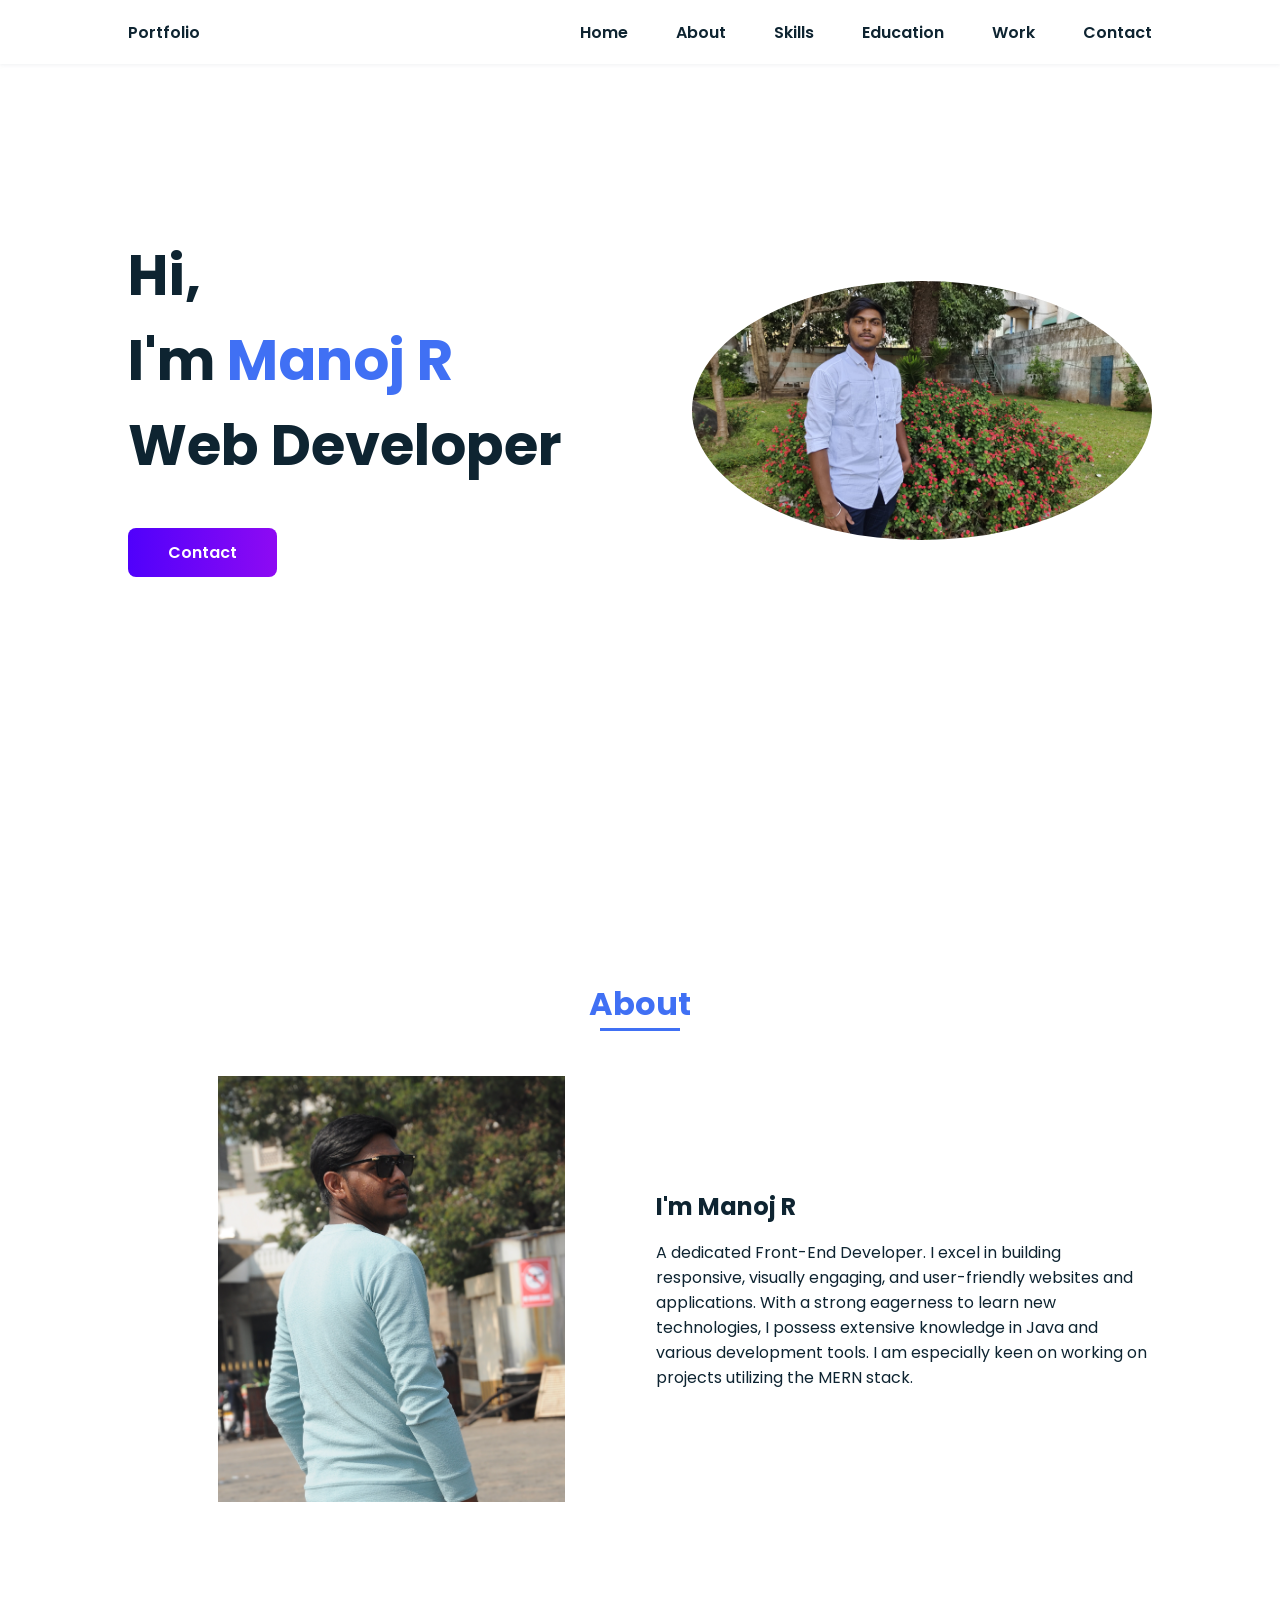
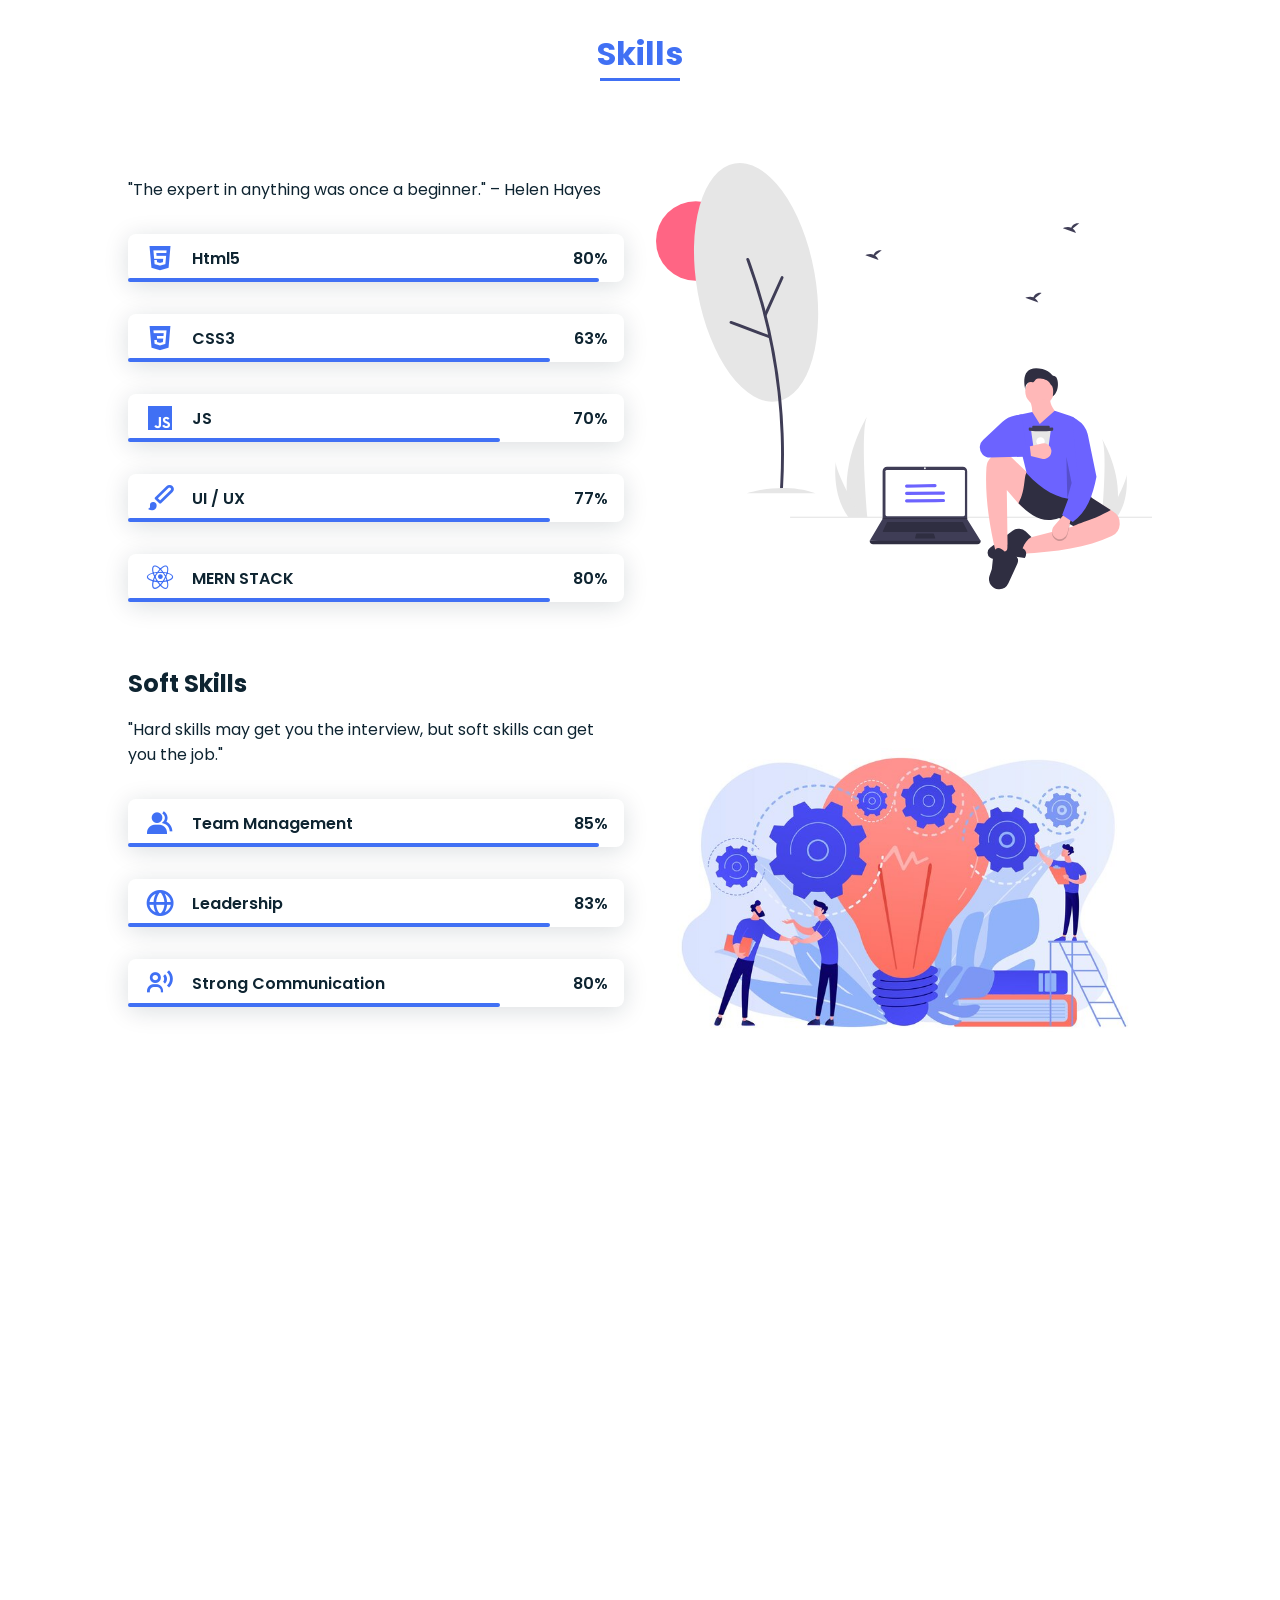
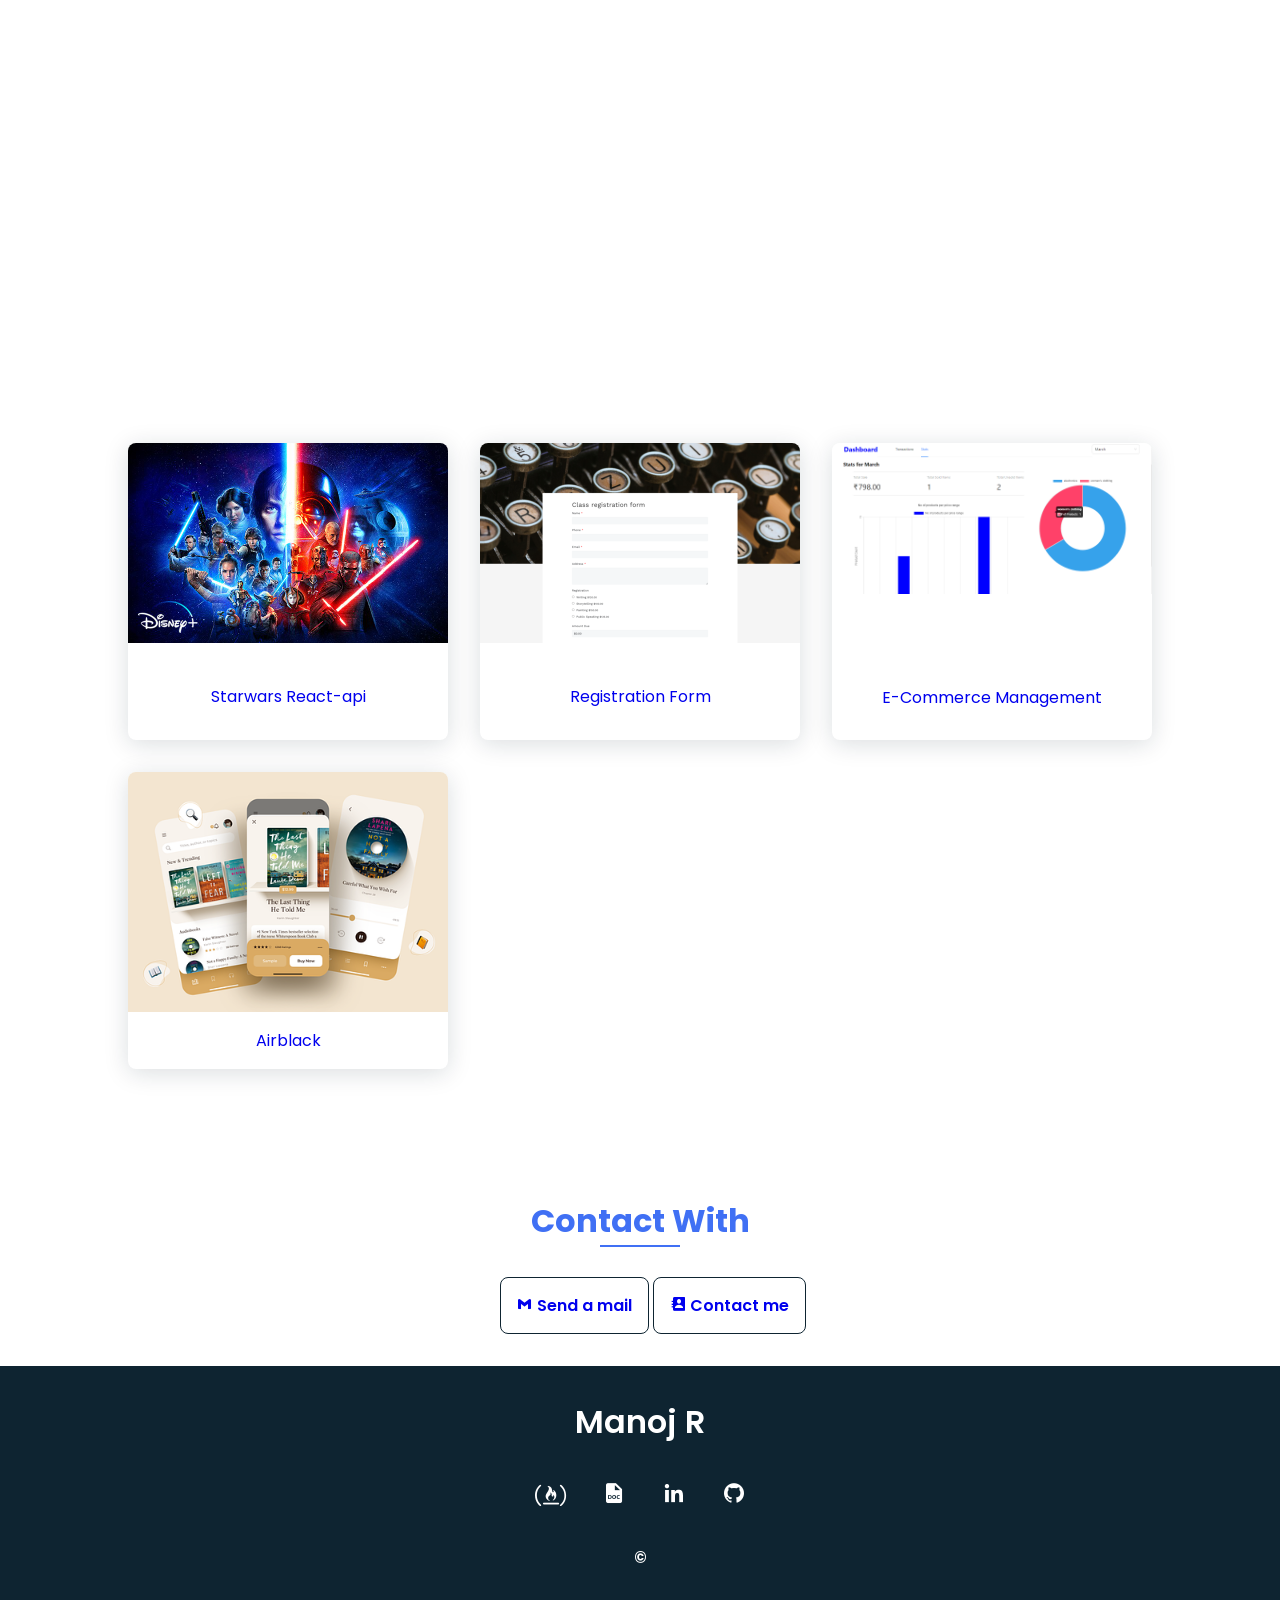
==== index.html @ bee7f45c "Update index.html" ====
<!DOCTYPE html>
<html lang="en">
  <head>
    <meta charset="UTF-8" />
    <meta http-equiv="X-UA-Compatible" content="IE=edge" />
    <meta name="viewport" content="width=device-width, initial-scale=1.0" />
    <title>Responsive Portfolio</title>
    <link rel="stylesheet" href="./css/styles.css" />
    <link
      rel="stylesheet"
      href="https://unpkg.com/boxicons@latest/css/boxicons.min.css"
    />
    <link href="https://unpkg.com/aos@2.3.1/dist/aos.css" rel="stylesheet" />
    
    <link rel="stylesheet" href="https://cdnjs.cloudflare.com/ajax/libs/font-awesome/4.7.0/css/font-awesome.min.css">
  </head>
  <body>
    <!-- Header Section -->
    <header class="header">
      <nav class="nav bd_grid">
        <div>
          <a href="#" class="nav_logo">Portfolio</a>
        </div>

        <div class="nav_menu" id="nav_menu">
          <ul class="nav_list">
            <li class="nav_items">
              <a href="#home" class="nav_link active">Home</a>
            </li>
            <li class="nav_items">
              <a href="#about" class="nav_link active">About</a>
            </li>
            <li class="nav_items">
              <a href="#skills" class="nav_link active">Skills</a>
            </li>
            <li class="nav_items">
                <a href="#education" class="nav_link active">Education</a>
              </li>
            <li class="nav_items">
              <a href="#work" class="nav_link active">Work</a>
            </li>
            <li class="nav_items">
              <a href="#contact" class="nav_link active">Contact</a>
            </li>
          </ul>
        </div>

        <div class="nav_toggle" id="nav_toggle">
          <i class="bx bx-menu-alt-right"></i>
        </div>
      </nav>
    </header>

    <main class="main">
      <!-- HOME SECTION -->
      <section class="home bd_grid" id="home">
        <div class="home_data" data-aos="fade-down">
          <h1 class="home_title">
            Hi, <br />I'm <span class="home_title-color">Manoj R</span
            ><br />Web Developer
          </h1>
          <a href="#contact" class="button"> Contact</a>
        </div>

        <div class="home_social">
          <a
            href="https://www.freecodecamp.org/manojraj"
            class="home_social-icon"
            data-aos="fade-down"
            data-aos-delay="250"
            ><i class="fa fa-free-code-camp"></i
          ></a>
          <a
          href="https://drive.google.com/file/d/1JZRbRcdjb4y8kX2D48aVNQ6ME_sLQsHp/view?usp=drive_link"
          class="home_social-icon"
          data-aos="fade-down"
          data-aos-delay="250"
          ><i class="bx bxs-file-doc"></i
        ></a>
          <a
            href="www.linkedin.com/in/manoj-r2507"
            class="home_social-icon"
            data-aos="fade-down"
            data-aos-delay="300"
            ><i class="bx bxl-linkedin"></i
          ></a>
          <a
            href="https://www.github.com/21ita28"
            class="home_social-icon"
            data-aos="fade-down"
            data-aos-delay="350"
            ><i class="bx bxl-github"></i
          ></a>
        </div>

        <div class="home_img" data-aos="fade-down" data-aos-delay="500">
          <img src="./img/Manoj.jpg"></img>
        </div>
      </section>

      <!-- ABOUT SECTION -->
      <section class="about section" id="about">
        <h2 class="section-title" data-aos="fade-down">About</h2>

        <div class="about_container bd_grid">
          <div class="about_img" data-aos="fade-down" data-aos-delay="50">
            <img src="./img/Manoj 1.jpg"></img>
          </div>

          <div>
            <h2
              class="about_subtitle"
              data-aos="fade-down"
              data-aos-delay="350"
            >
              I'm Manoj R
            </h2>
            <p class="about_text" data-aos="fade-down" data-aos-delay="450">
                A dedicated Front-End Developer. I excel in building responsive, visually engaging, and user-friendly websites and applications. With a strong eagerness to learn new technologies, I possess extensive knowledge in Java and various development tools. I am especially keen on working on projects utilizing the MERN stack.
            </p>
          </div>
        </div>
      </section>

      <!-- SKILLS SECTION -->
      <section class="skills section" id="skills">
        <h2 class="section-title" data-aos="fade-down">Skills</h2>

        <div class="skills_container bd_grid">
          <div>
            <h2
              class="skills_subtitle"
              data-aos="fade-down"
              data-aos-delay="250"
            >
              Professional Skills
            </h2>
            <p class="skills_text" data-aos="fade-down" data-aos-delay="350">
                "The expert in anything was once a beginner." – Helen Hayes
            </p>
            <!-- SKILLS HTML -->
            <div class="skills_data" data-aos="fade-right">
              <div class="skills_name">
                <i class="bx bxl-html5 skill_icon"></i>
                <span class="skill_name">Html5</span>
              </div>

              <div><span class="skill_percentage">80%</span></div>

              <div class="skill_bar skill_html"></div>
            </div>

            <!-- SKILLS css -->
            <div class="skills_data" data-aos="fade-right" data-aos-delay="250">
              <div class="skills_name">
                <i class="bx bxl-css3 skill_icon"></i>
                <span class="skill_name">CSS3</span>
              </div>

              <div><span class="skill_percentage">63%</span></div>

              <div class="skill_bar skill_css"></div>
            </div>

            <!-- SKILLS JS -->
            <div class="skills_data" data-aos="fade-right" data-aos-delay="250">
              <div class="skills_name">
                <i class="bx bxl-javascript skill_icon"></i>
                <span class="skill_name">JS</span>
              </div>

              <div><span class="skill_percentage">70%</span></div>

              <div class="skill_bar skill_js"></div>
            </div>

            <!-- SKILLS UI/UX -->
            <div class="skills_data" data-aos="fade-right" data-aos-delay="250">
              <div class="skills_name">
                <i class="bx bxs-paint skill_icon"></i>
                <span class="skill_name">UI / UX</span>
              </div>

              <div><span class="skill_percentage">77%</span></div>

              <div class="skill_bar skill_ui"></div>
            </div>
            <!-- SKILLS REACT -->
            <div class="skills_data" data-aos="fade-right" data-aos-delay="250">
                <div class="skills_name">
                  <i class="bx bxl-react skill_icon"></i>
                  <span class="skill_name">MERN STACK</span>
                </div>
  
                <div><span class="skill_percentage">80%</span></div>
  
                <div class="skill_bar skill_ui"></div>
              </div>
          </div>

          <div data-aos="fade-left" data-aos-delay="350">
            <svg
              id="a379d9a4-f6fe-40d1-beba-a0916853bd02"
              data-name="Layer 1"
              xmlns="http://www.w3.org/2000/svg"
              viewBox="0 0 938.75919 806.74836"
            >
              <circle
                cx="75.36532"
                cy="147.52379"
                r="75.36532"
                fill="#ff6584"
              />
              <path
                d="M1004.987,679.01278a136.64937,136.64937,0,0,1-6.38326,37.7743c-.08893.28379-.18213.56334-.2753.84715H974.50666c.02541-.25416.05085-.538.07627-.84715,1.5884-18.26028,10.74606-129.39752-.20334-148.4033C975.33687,569.9256,1006.83381,620.99164,1004.987,679.01278Z"
                transform="translate(-130.62041 -46.62582)"
                fill="#e6e6e6"
              />
              <path
                d="M1003.19956,716.78708c-.19909.28379-.40664.56758-.61842.84715H984.71056c.13555-.24144.29227-.52523.4744-.84715,2.95233-5.32856,11.69063-21.25916,19.80207-37.7743,8.71716-17.74774,16.71423-36.169,16.04074-42.836C1021.23531,637.68045,1027.267,683.51959,1003.19956,716.78708Z"
                transform="translate(-130.62041 -46.62582)"
                fill="#e6e6e6"
              />
              <rect
                x="253.75919"
                y="669.38465"
                width="685"
                height="2.24072"
                fill="#e6e6e6"
              />
              <path
                d="M822.84364,785.9808l3.32758-27.45259,94.00433-24.125-10.81466-32.444c7.53317-21.60748,20.759-32.2,44.92242-21.62931l41.56416,25.82015a26.533,26.533,0,0,1,12.49331,23.97036v0a26.51238,26.51238,0,0,1-15.09493,22.535C946.71544,774.71149,887.41112,783.15126,822.84364,785.9808Z"
                transform="translate(-130.62041 -46.62582)"
                fill="#ffb8b8"
              />
              <path
                d="M828.66691,794.29977l-29.11638-4.15948-27.23329,5.55781a11.76263,11.76263,0,0,1-14.1045-11.0354v0a11.76267,11.76267,0,0,1,4.67429-9.88433l42.67473-32.15219A19.2662,19.2662,0,0,1,830.519,744.136l10.62634,10.23277c-7.60426,4.71745-13.25855,11.79578-16.63793,21.62931Q835.46964,782.0244,828.66691,794.29977Z"
                transform="translate(-130.62041 -46.62582)"
                fill="#2f2e41"
              />
              <circle
                cx="725.85545"
                cy="432.52561"
                r="26.92727"
                fill="#ffb8b8"
              />
              <path
                d="M898.54623,532.25232l-60.31251,25.37284c4.90182-24.6117,7.3447-47.03168,0-60.72845l38.6832-4.57544C874.99682,502.84723,884.78379,516.94354,898.54623,532.25232Z"
                transform="translate(-130.62041 -46.62582)"
                fill="#ffb8b8"
              />
              <path
                d="M796.22294,785.14891l-22.46121-1.6638c-13.76-57.37964-20.805-111.61522-17.73-161.1123a27.99719,27.99719,0,0,1,28.55155-26.31008h0a27.95972,27.95972,0,0,1,18.63912,7.698l29.04629,27.64082a119.53382,119.53382,0,0,1,29.4304,43.81895c8.2263,21.54543,5.27317,33.62388-14.36545,31.57272a48.46037,48.46037,0,0,1-31.55432-16.7762l-21.22016-24.66128Z"
                transform="translate(-130.62041 -46.62582)"
                fill="#ffb8b8"
              />
              <path
                d="M778.829,853.33321h0a19.21665,19.21665,0,0,1-16.93815-25.37662l4.38389-12.8594,3.32759-32.444c5.12583-10.45979,12.38523-8.895,20.79742-.8319,5.348-.52506,6.49594-5.87278,5.82327-13.31035l16.86453,22.70225a13.53384,13.53384,0,0,1,1.45034,13.68454l-16.97287,37.23082A19.21666,19.21666,0,0,1,778.829,853.33321Z"
                transform="translate(-130.62041 -46.62582)"
                fill="#2f2e41"
              />
              <path
                d="M991.30271,703.20708c-30.78017,17.46983-40.42721,17.97672-71.12716,30.36423l-26.6207-14.97414c-31.26416,11.56034-53.19528-4.287-76.95044-27.86854,15.54546-25.89253,8.67013-59.53966,18.30173-59.06466l115.21769,36.1875,4.99138,12.47846Z"
                transform="translate(-130.62041 -46.62582)"
                fill="#2f2e41"
              />
              <path
                d="M954.28331,676.17044c-40.6823,17.60906-84.48565-1.03464-121.87286-42.01078l-24.75581-99.97937a8.344,8.344,0,0,1,6.42773-10.32486l28.72679-5.74536,14.14224,22.46121,28.28449-24.9569,30.03793,9.8201A23.19158,23.19158,0,0,1,930.9073,543.455Z"
                transform="translate(-130.62041 -46.62582)"
                fill="#6c63ff"
              />
              <path
                d="M889.66449,760.92835h0a14.69073,14.69073,0,0,1-5.97562-23.22858l19.01689-22.43017,13.31034,7.48707-6.854,27.943A14.69072,14.69072,0,0,1,889.66449,760.92835Z"
                transform="translate(-130.62041 -46.62582)"
                opacity="0.2"
              />
              <path
                d="M889.66449,757.60077l0,0a14.69073,14.69073,0,0,1-5.97562-23.22858L902.70572,711.942l13.31034,7.48707-6.854,27.943A14.69073,14.69073,0,0,1,889.66449,757.60077Z"
                transform="translate(-130.62041 -46.62582)"
                fill="#ffb8b8"
              />
              <path
                d="M919.34365,726.08424,899.37813,712.7739l29.11638-77.3664L917.67986,526.429l9.86544,6.1659a46.09758,46.09758,0,0,1,20.72563,29.82761l15.99514,77.97633C957.26725,676.34074,945.60181,707.96424,919.34365,726.08424Z"
                transform="translate(-130.62041 -46.62582)"
                fill="#6c63ff"
              />
              <polygon
                points="776.661 555.922 786.644 605.836 778.433 635.028 776.661 555.922"
                opacity="0.2"
              />
              <path
                d="M830.14152,476.84239s-15.517-50.78312,31.90729-40.13255c7.3558,1.652,13.71081,5.92791,18.76625,11.52072a4.56981,4.56981,0,0,0,3.57247,1.45942c7.57575,0,12.25524,27.07165-2.89626,38.97641,0,0,3.0916-16.01961-2.528-21.47812a12.0563,12.0563,0,0,1-2.5013-3.22058c-3.65758-7.37809-15.95243-9.79984-24.432-9.17173-4.329.32067-4.70747,7.8684-9.4997,6.81418C831.62612,459.21134,828.1454,471.843,830.14152,476.84239Z"
                transform="translate(-130.62041 -46.62582)"
                fill="#2f2e41"
              />
              <path
                d="M877.87455,552.21622l-.3135,2.29926-1.93792,14.18773-3.17365,23.23436-.79455,5.81721a1.85307,1.85307,0,0,1-1.83645,1.60276H848.65539a1.85358,1.85358,0,0,1-1.83647-1.59825l-.80823-5.82172-3.22718-23.23436-1.97213-14.19807-.31689-2.2845a1.85321,1.85321,0,0,1,1.83531-2.10888h33.70831a1.85417,1.85417,0,0,1,1.83644,2.10446Z"
                transform="translate(-130.62041 -46.62582)"
                fill="#e6e6e6"
              />
              <path
                d="M713.94258,497.33038H743.294a1.85356,1.85356,0,0,1,1.85356,1.85356v2.44864a1.85351,1.85351,0,0,1-1.85351,1.85351H713.94263a1.85356,1.85356,0,0,1-1.85356-1.85356V499.1839A1.85351,1.85351,0,0,1,713.94258,497.33038Z"
                fill="#3f3d56"
              />
              <path
                d="M880.52618,553.18977a196.18942,196.18942,0,0,1-42.57495,0,1.85342,1.85342,0,0,1-1.85346-1.85341h0v-2.44879a1.85343,1.85343,0,0,1,1.85346-1.85341,174.44189,174.44189,0,0,0,42.57495,0,1.85344,1.85344,0,0,1,1.85341,1.85341v2.44879A1.85344,1.85344,0,0,1,880.52618,553.18977Z"
                transform="translate(-130.62041 -46.62582)"
                fill="#3f3d56"
              />
              <circle cx="727.75919" cy="527.00841" r="8" fill="#fff" />
              <path
                d="M878.94621,590.46462v0A14.69073,14.69073,0,0,1,860.9047,606.269L832.31055,599.404l.68373-15.25628,28.0328-6.47708A14.69073,14.69073,0,0,1,878.94621,590.46462Z"
                transform="translate(-130.62041 -46.62582)"
                fill="#ffb8b8"
              />
              <path
                d="M840.31347,602.13164l-77.1686,1.92921a19.16715,19.16715,0,0,1-19.45354-21.8718v0a19.16712,19.16712,0,0,1,5.88033-11.28657l36.33349-33.9894a48.51883,48.51883,0,0,1,24.20448-12.25587l12.734-2.38762,7.48707,56.569-43.25863-4.99138,50.7457,5.82328Z"
                transform="translate(-130.62041 -46.62582)"
                fill="#6c63ff"
              />
              <path
                d="M738.65069,768.1268H541.64343a6.60576,6.60576,0,0,1-6.60576-6.60576h0q107.12263-12.44971,210.21878,0h0A6.60576,6.60576,0,0,1,738.65069,768.1268Z"
                transform="translate(-130.62041 -46.62582)"
                fill="#2f2e41"
              />
              <path
                d="M745.25645,761.90961,535.03767,761.521l24.36362-40.99461.11657-.19429V629.98469a8.34976,8.34976,0,0,1,8.35046-8.35046H711.26008a8.34976,8.34976,0,0,1,8.35046,8.35046v90.96916Z"
                transform="translate(-130.62041 -46.62582)"
                fill="#3f3d56"
              />
              <path
                d="M567.67792,627.46285a2.72307,2.72307,0,0,0-2.72,2.72v82.37778a2.7232,2.7232,0,0,0,2.72,2.72H712.6162a2.72333,2.72333,0,0,0,2.72-2.72V630.18287a2.7232,2.7232,0,0,0-2.72-2.72Z"
                transform="translate(-130.62041 -46.62582)"
                fill="#fff"
              />
              <path
                d="M568.63047,726.16076a1.169,1.169,0,0,0-1.0591.67849l-7.50719,16.32013a1.16568,1.16568,0,0,0,1.05891,1.653H718.99531a1.1656,1.1656,0,0,0,1.0424-1.68712l-8.16006-16.32012a1.15981,1.15981,0,0,0-1.0424-.64434Z"
                transform="translate(-130.62041 -46.62582)"
                fill="#2f2e41"
              />
              <circle cx="508.94379" cy="577.72843" r="1.74859" fill="#fff" />
              <path
                d="M624.04664,747.92093a1.16751,1.16751,0,0,0-1.1255.86253l-1.8831,6.99434a1.16562,1.16562,0,0,0,1.1255,1.46892H657.976a1.16545,1.16545,0,0,0,1.10121-1.54709l-2.421-6.99434a1.16634,1.16634,0,0,0-1.10159-.78436Z"
                transform="translate(-130.62041 -46.62582)"
                fill="#2f2e41"
              />
              <polygon
                points="588.99 672.346 588.99 673.901 428.781 673.901 428.901 673.706 428.901 672.346 588.99 672.346"
                fill="#2f2e41"
              />
              <path
                d="M491.52194,667.13261a175.14542,175.14542,0,0,0,8.18151,48.41582c.114.36373.23344.722.35286,1.0858H530.589c-.03257-.32576-.06518-.68949-.09775-1.0858-2.03588-23.40445-13.77337-165.85054.26061-190.21049C529.52494,527.3141,489.1549,592.76613,491.52194,667.13261Z"
                transform="translate(-130.62041 -46.62582)"
                fill="#e6e6e6"
              />
              <path
                d="M493.813,715.54843c.25518.36373.5212.72747.79265,1.0858h22.905c-.17373-.30946-.3746-.67319-.608-1.0858-3.784-6.82969-14.984-27.24816-25.38058-48.41582-11.17289-22.74753-21.42285-46.35825-20.55963-54.90349C470.6963,614.15641,462.96541,672.909,493.813,715.54843Z"
                transform="translate(-130.62041 -46.62582)"
                fill="#e6e6e6"
              />
              <path
                d="M545.473,221.78479l12.41349-9.92842c-9.64348-1.06394-13.60582,4.19541-15.22744,8.35823-7.53388-3.12835-15.73541.97151-15.73541.97151l24.83709,9.01675A18.79465,18.79465,0,0,0,545.473,221.78479Z"
                transform="translate(-130.62041 -46.62582)"
                fill="#3f3d56"
              />
              <path
                d="M919.35713,170.6795l12.41349-9.92841c-9.64349-1.06394-13.60582,4.19541-15.22744,8.35823-7.53389-3.12835-15.73541.97151-15.73541.97151l24.83709,9.01674A18.79483,18.79483,0,0,0,919.35713,170.6795Z"
                transform="translate(-130.62041 -46.62582)"
                fill="#3f3d56"
              />
              <path
                d="M847.87608,302.43457l12.41348-9.92842c-9.64348-1.06394-13.60581,4.19541-15.22743,8.35823-7.53389-3.12835-15.73542.97151-15.73542.97151l24.8371,9.01674A18.79481,18.79481,0,0,0,847.87608,302.43457Z"
                transform="translate(-130.62041 -46.62582)"
                fill="#3f3d56"
              />
              <ellipse
                cx="320.01291"
                cy="272.58054"
                rx="112.0821"
                ry="228.69277"
                transform="translate(-173.90826 14.4814) rotate(-10.22048)"
                fill="#e6e6e6"
              />
              <path
                d="M301.65642,229.77517q14.78775,40.21121,26.31876,81.51807,11.509,41.26774,19.68957,83.36863,8.18007,42.08713,12.9707,84.73824,4.767,42.57644,6.1255,85.44331,1.35042,42.82083-.7457,85.65769-.258,5.24814-.56839,10.49347c-.21056,3.58181,5.36184,3.56959,5.57167,0q2.52606-42.97206,1.585-86.05062-.94624-42.83215-5.3194-85.49687-4.38378-42.78927-12.14609-85.146-7.767-42.33823-18.91259-83.9628-11.13864-41.57793-25.61467-82.16468-1.76623-4.94872-3.58171-9.87963c-1.22732-3.33733-6.6142-1.89487-5.37265,1.48117Z"
                transform="translate(-130.62041 -46.62582)"
                fill="#3f3d56"
              />
              <path
                d="M340.048,335.23028l24.68456-54.8093L371.69,264.9728a2.87134,2.87134,0,0,0-.99943-3.81155,2.80754,2.80754,0,0,0-3.81155.99942L342.19442,316.97,335.237,332.41815a2.87134,2.87134,0,0,0,.99943,3.81155,2.80754,2.80754,0,0,0,3.81155-.99942Z"
                transform="translate(-130.62041 -46.62582)"
                fill="#3f3d56"
              />
              <path
                d="M345.50228,372.68041l-56.28535-21.10324-15.86421-5.948a2.80924,2.80924,0,0,0-3.42691,1.94574,2.84665,2.84665,0,0,0,1.94574,3.42691L328.15689,372.105l15.86421,5.948a2.80924,2.80924,0,0,0,3.42691-1.94574,2.84663,2.84663,0,0,0-1.94573-3.42691Z"
                transform="translate(-130.62041 -46.62582)"
                fill="#3f3d56"
              />
              <path
                d="M301.67218,671.62582s67.78868-22.28669,130.93431,0"
                transform="translate(-130.62041 -46.62582)"
                fill="#e6e6e6"
              />
              <path
                d="M604.99788,661.06645c13.43289-.13986,26.86407-.38,40.29636-.5625q6.717-.09126,13.43431-.16c3.85856-.04017,3.86843-6.04028,0-6-13.43289.13986-26.86407.38-40.29636.5625q-6.717.09124-13.43431.16c-3.85856.04017-3.86843,6.04027,0,6Z"
                transform="translate(-130.62041 -46.62582)"
                fill="#6c63ff"
              />
              <path
                d="M604.99788,675.06645l54.29031-.5625,15.44036-.16c3.85858-.04,3.86842-6.04008,0-6l-54.29031.5625-15.44036.16c-3.85858.04-3.86842,6.04008,0,6Z"
                transform="translate(-130.62041 -46.62582)"
                fill="#6c63ff"
              />
              <path
                d="M604.99788,689.06645l54.29031-.5625,15.44036-.16c3.85858-.04,3.86842-6.04008,0-6l-54.29031.5625-15.44036.16c-3.85858.04-3.86842,6.04008,0,6Z"
                transform="translate(-130.62041 -46.62582)"
                fill="#6c63ff"
              />
            </svg>
          </div>
          
        

        <!----------------------------->
        
            <div>
              <h2
                class="skills_subtitle"
                data-aos="fade-down"
                data-aos-delay="250"
              >
                Soft Skills
              </h2>
              <p class="skills_text" data-aos="fade-down" data-aos-delay="350">
                  "Hard skills may get you the interview, but soft skills can get you the job."
              </p>
              <!-- SKILLS HTML -->
              <div class="skills_data" data-aos="fade-right">
                <div class="skills_name">
                  <i class="bx bxs-group skill_icon"></i>
                  <span class="skill_name">Team Management</span>
                </div>
  
                <div><span class="skill_percentage">85%</span></div>
  
                <div class="skill_bar skill_html"></div>
              </div>
  
              <!-- SKILLS css -->
              <div class="skills_data" data-aos="fade-right" data-aos-delay="250">
                <div class="skills_name">
                  <i class="bx bx-globe skill_icon"></i>
                  <span class="skill_name">Leadership</span>
                </div>
  
                <div><span class="skill_percentage">83%</span></div>
  
                <div class="skill_bar skill_css"></div>
              </div>
  
              <!-- SKILLS JS -->
              <div class="skills_data" data-aos="fade-right" data-aos-delay="250">
                <div class="skills_name">
                  <i class="bx bx-user-voice skill_icon"></i>
                  <span class="skill_name">Strong Communication</span>
                </div>
  
                <div><span class="skill_percentage">80%</span></div>
  
                <div class="skill_bar skill_js"></div>
              </div>
  
              <!-- SKILLS UI/UX -->
              <div class="skills_data" data-aos="fade-right" data-aos-delay="250">
                <div class="skills_name">
                  <i class="bx bx-extension skill_icon"></i>
                  <span class="skill_name">Creative Thinking</span>
                </div>
  
                <div><span class="skill_percentage">80%</span></div>
  
                <div class="skill_bar skill_ui"></div>
              </div>
            </div>
  
            <div data-aos="fade-right" data-aos-delay="350">
              <img src="./img/softskills.jpg"></img>
            </div>
            
        </section>

        <!-- EDUCATION SECTION-->
        <section class="education section" id="education">
            <h2 class="section-title" data-aos="fade-down">Education</h2>
    
            <div
              class="work_container bd_grid"
              data-aos="fade-down"
              data-aos-delay="250"
            >
           </div>
           <div class="timeline">
            <div class="event" data-aos="fade-down">
                <div class="date">
                    <i class="bx bx-calendar"></i>
                    <span>2018-2019</span>
                </div>
                <div class="content">
                    <p><strong>Secondary School Leaving Certificate</strong></p>
                    <p>IVDP - Nethaji Matriculation school</p>
                    <p>Percentage-84%</p>
                </div>
            </div>
            <div class="event" data-aos="fade-down">
                <div class="date">
                    <i class="bx bx-calendar"></i>
                    <span>2019-2021</span>
                </div>
                <div class="content">
                    <p><strong>Higher Secondary Certificate</strong></p>
                    <p>Holy Cross Matric Higher Secondary School</p>
                    <p>Percentage-91%</p>
                </div>
            </div>
            <div class="event" data-aos="fade-down">
                <div class="date">
                    <i class="bx bx-calendar"></i>
                    <span>2021-2025</span>
                </div>
                <div class="content">
                    <p><strong>B.Tech Information Technology </strong></p>
                    <p>Karpagam Institute Of Technology</p>
                    <p>Cgpa-8.14 upto 5th semester</p>
                </div>
            </div>
        </div>
    </div>
          </section>

      <!-- WORK SECTION -->
      <section class="work section" id="work">
        <h2 class="section-title" data-aos="fade-down">Work</h2>

        <div
          class="work_container bd_grid"
          data-aos="fade-down"
          data-aos-delay="250"
        >
          <div class="work_img">
            <img src="./img/starwar.jpeg" alt="" />
            <a
          href="https://github.com/21ita28/Starwars"
          target="_blank"
          class="project project-tile"
        >
        <p class="project-title">
            <br>
            <span>
            Starwars React-api</span>
          </p></a>
          </div>
          <div class="work_img">
            <img src="./img/reg.png" alt=""/>
            <a
          href="https://github.com/21ita28/regform"
          target="_blank"
          class="project project-tile"
        >
        <p class="project-title">
            <br>
            <span>
            Registration Form</span>
          </p></a>
          </div>
          <div class="work_img">
            <img src="./img/e-commerce.PNG" alt="" width="640" height="400"/>
            <a
          href="https://github.com/21ita28/roxiler"
          target="_blank"
          class="project project-tile"
        >
        <p class="project-title">
            <br>
            <br>
            <br>
            <span>
            E-Commerce Management</span>
          </p></a>
          </div>
          <div class="work_img">
            <img src="./img/black.png" alt="" />
            <a
          href="https://github.com/21ita28/figma"
          target="_blank"
          class="project project-tile"
        >
        <p class="project-title">
            <span>
            Airblack</span>
          </p></a>
          </div>
        </div>
      </section>

      <!-- CONTACT SECTION -->

      <section class="contact section" id="contact">
        <h2 class="section-title" data-aos="fade-down">Contact With</h2>
            <a href="mailto:moorthygowda003@gmail.com" class="control_input" data-aos="fade-right" data-aos-delay="250"><i class="bx bxl-gmail"></i> Send a mail</a>
            <a href="tel:+919488156864" class="control_input_input" data-aos="fade-right" data-aos-delay="250"><i class="bx bxs-contact"></i> Contact me</a>            
      </section>

      <!-- Footer Section -->
      <footer class="footer">
        <p class="footer_title" data-aos="fade-down">Manoj R</p>

        <div class="footer_socials">
          <a
            href="https://www.freecodecamp.org/manojraj"
            class="footer_icon"
            data-aos="fade-down"
            data-aos-delay="250"
            ><i class="fa fa-free-code-camp"></i
          ></a>
          <a
          href="https://drive.google.com/file/d/1JZRbRcdjb4y8kX2D48aVNQ6ME_sLQsHp/view?usp=drive_link"
          class="footer_icon"
          data-aos="fade-down"
          data-aos-delay="250"
          ><i class="bx bxs-file-doc"></i
        ></a>
          <a
            href="www.linkedin.com/in/manoj-r2507"
            class="footer_icon"
            data-aos="fade-down"
            data-aos-delay="300"
            ><i class="bx bxl-linkedin"></i
          ></a>
          <a
            href="https://www.github.com/21ita28"
            class="footer_icon"
            data-aos="fade-down"
            data-aos-delay="350"
            ><i class="bx bxl-github"></i
          ></a>
        </div>

        <p data-aos="fade-down" data-aos-delay="650">
          &#169;
        </p>
      </footer>
    </main>

    <script src="https://unpkg.com/aos@2.3.1/dist/aos.js"></script>
    <script src="./js/main.js"></script>

    <script>
      AOS.init({
        duration: 1200,
        once: false,
      });
    </script>
  </body>
</html>
---- css/styles.css ----
/* Google Font - Poppins */
@import url("https://fonts.googleapis.com/css2?family=Poppins:ital,wght@0,100;0,200;0,300;0,400;0,500;0,600;0,700;0,800;0,900;1,100;1,200;1,300;1,400;1,500;1,600;1,700;1,800;1,900&display=swap");
/* Variables */
:root {
  --header-height: 3rem;
  --font-semi: 600;
}

/* Colors */

:root {
  --first-color: #4070f4;
  --second-color: #0e2431;
  --gardient-color: linear-gradient(to right, #5001fb, #8e0af3);
}

/* FONT STYLE */
:root {
  --body-font: "Poppins", sans-serif;
  --big-font-size: 2rem;
  --h2-font-size: 1.5rem;
  --nomral-font-size: 0.938rem;
}

/* Media Screen Min-Width : 768px */
@media screen and (min-width: 768px) {
  :root {
    --big-font-size: 3.5rem;
    --h2-font-size: 2rem;
    --nomral-font-size: 1rem;
  }
}

/* Margins */
:root {
  --mb-1: 0.5rem;
  --mb-2: 1rem;
  --mb-3: 1.5rem;
  --mb-4: 2rem;
  --mb-5: 2.5rem;
  --mb-6: 3rem;
}

/* Z-index */
:root {
  --z-back: -10;
  --z-normal: 1;
  --z-tooltip: 10;
  --z-fixed: 100;
}

/* Base */
*,
::before,
::before {
  box-sizing: border-box;
}

html {
  scroll-behavior: smooth;
}

body {
  margin: var(--header-height) 0 0 0;
  font-family: var(--body-font);
  font-size: var(--nomral-font-size);
  color: var(--second-color);
}

h1,
h2,
p {
  margin: 0;
}

ul {
  margin: 0;
  padding: 0;
  list-style: none;
}

a {
  text-decoration: none;
}

img {
  max-width: 100%;
  height: auto;
  display: block;
}

/* CUSTOM CSS CLASSES */

/* LAYOUT */
.bd_grid {
  max-width: 1024px;
  display: grid;
  grid-template-columns: 100%;
  grid-column-gap: 2rem;
  width: calc(100% - 2rem);
  margin-left: var(--mb-2);
  margin-right: var(--mb-2);
}

.header {
  width: 100%;
  position: fixed;
  top: 0;
  left: 0;
  z-index: var(--z-fixed);
  background: #fff;
  box-shadow: 0 1px 4px rgba(146, 161, 176, 0.15);
}

/* Navbar */
.nav {
  height: var(--header-height);
  display: flex;
  justify-content: space-between;
  align-items: center;
  font-weight: var(--font-semi);
}

@media screen and (max-width: 768px) {
  .nav_menu {
    position: fixed;
    top: var(--header-height);
    right: -100%;
    width: 80%;
    height: 100%;
    padding: 2rem;
    background-color: var(--second-color);
    transition: 0.5s;
  }
}

.nav_items {
  margin-bottom: var(--mb-4);
}

.nav_link {
  position: relative;
  color: #fff;
}

.nav_link:hover {
  position: relative;
}

.nav_link:hover::after {
  position: absolute;
  content: "";
  width: 100%;
  height: 0.18rem;
  left: 0;
  top: 2rem;
  background-color: var(--first-color);
}

.nav_logo {
  color: var(--second-color);
}

.nav_toggle {
  color: var(--second-color);
  font-size: 1.5rem;
  cursor: pointer;
}

/* ACTIVE MENU */
.active::after {
  position: absolute;
  content: "";
  width: 100%;
  height: 0.18rem;
  left: 0;
  top: 2rem;
  background-color: var(--first-color);
}

.show {
  right: 0;
}

.home {
  height: calc(100vh - 3rem);
  row-gap: 1rem;
}

.home_data {
  align-self: center;
}

.home_title {
  font-size: var(--big-font-size);
  margin-bottom: var(--mb-5);
}

.home_title-color {
  color: var(--first-color);
}

.home_social {
  display: flex;
  flex-direction: column;
}

.home_social-icon {
  width: max-content;
  margin-bottom: var(--mb-2);
  font-size: 1.5rem;
  color: var(--second-color);
}

.home_social-icon:hover {
  color: var(--first-color);
}

.home_img {
  position: absolute;
  right: 0;
  bottom: 0;
  width: 300px;
}

.home_img svg {
  width: 100%;
}

/* BUTTONS */
.button {
  display: inline-block;
  color: #fff;
  padding: 0.75rem 2.5rem;
  font-weight: var(--font-semi);
  border-radius: 0.5rem;
  background: var(--gardient-color);
}

.button:hover {
  box-shadow: 0 10px 36px rgba(0, 0, 0, 0.15);
}

.section {
  padding-top: 3rem;
  padding-bottom: 2rem;
}

.section-title {
  position: relative;
  font-size: var(--h2-font-size);
  color: var(--first-color);
  margin-top: var(--mb-2);
  margin-bottom: var(--mb-4);
  text-align: center;
}

.section-title::after {
  position: absolute;
  content: "";
  width: 64px;
  height: 0.18rem;
  left: 0;
  right: 0;
  margin: auto;
  top: 2rem;
  background-color: var(--first-color);
}

/* ABOUT SECTION */

.about_container {
  row-gap: 2rem;
  text-align: center;
}

.about_subtitle {
  margin-bottom: var(--mb-2);
}

.about_img {
  justify-content: center;
}

.about_img svg {
  width: 300px;
  border-radius: 0.5rem;
}

/* SKILLS */
.skills_container {
  row-gap: 2rem;
  text-align: center;
}

.skills_subtitle {
  margin-bottom: var(--mb-2);
}

.skills_text {
  margin-bottom: var(--mb-4);
}

.skills_data {
  display: flex;
  justify-content: space-between;
  align-items: center;
  position: relative;
  font-weight: var(--font-semi);
  padding: 0.5rem 1rem;
  margin-bottom: var(--mb-4);
  border-radius: 0.5rem;
  box-shadow: 0 4px 25px rgba(14, 36, 49, 0.15);
}

.skill_icon {
  font-size: 2rem;
  margin-right: var(--mb-2);
  color: var(--first-color);
}

.skills_name {
  display: flex;
  align-items: center;
}

.skill_bar {
  position: absolute;
  left: 0;
  bottom: 0;
  background-color: var(--first-color);
  height: 0.25rem;
  border-radius: 0.5rem;
  z-index: var(--z-back);
}

.skill_html {
  width: 95%;
}

.skill_css {
  width: 85%;
}

.skill_js {
  width: 75%;
}

.skill_ui {
  width: 85%;
}

/* WORK */

.work {
  text-align: center;
}

.work_container {
  row-gap: 2rem;
}

.work_img {
  box-shadow: 0 4px 25px rgba(14, 36, 49, 0.15);
  border-radius: 0.5rem;
  overflow: hidden;
}

.work_img img {
  transition: 1s;
  cursor: pointer;
  height :400;
  width: 640;
}

.work_img img:hover {
  transform: scale(1.1);
}

/* Contact */

.control_input {
  width: 100%;
  font-size: var(--nomral-font-size);
  font-weight: var(--font-semi);
  padding: 1rem;
  border-radius: 0.5rem;
  border: 1.5px solid var(--second-color);
  outline: none;
  margin-bottom: var(--mb-4);
  margin-left: 500px;
}
.control_input_input {
  width: 100%;
  font-size: var(--nomral-font-size);
  font-weight: var(--font-semi);
  padding: 1rem;
  border-radius: 0.5rem;
  border: 1.5px solid var(--second-color);
  outline: none;
  margin-bottom: var(--mb-4);
  margin-right: 400px;
}

.control_button {
  display: block;
  border: none;
  outline: none;
  font-size: var(--nomral-font-size);
  cursor: pointer;
  margin-left: auto;
}

/* Footer */
.footer {
  background-color: var(--second-color);
  color: #fff;
  text-align: center;
  font-weight: var(--font-semi);
  padding: 2rem 0;
}

.footer_title {
  font-size: 2rem;
  margin-bottom: var(--mb-4);
}

.footer_socials {
  margin-bottom: var(--mb-4);
}

.footer_icon {
  font-size: 1.5rem;
  color: #fff;
  margin: 0 var(--mb-2);
}

@media screen and (min-width: 768px) {
  body {
    margin: 0;
  }

  .section {
    padding-top: 4rem;
    padding-bottom: 3rem;
  }
  .section-title {
    margin-bottom: var(--mb-6);
  }

  .section-title::after {
    width: 80px;
    top: 3rem;
  }

  .nav {
    height: calc(var(--header-height) + 1rem);
  }

  .nav_items {
    margin-left: var(--mb-6);
    margin-bottom: 0;
  }

  .nav_list {
    display: flex;
    padding-top: 0;
  }

  .nav_toggle {
    display: none;
  }

  .nav_link {
    color: var(--second-color);
  }

  .home {
    height: 100vh;
  }

  .home_data {
    align-self: flex-end;
  }
  .home_social {
    padding-top: 0;
    padding-bottom: 2.5rem;
    flex-direction: row;
    align-self: flex-end;
  }

  .home_social-icon {
    margin-bottom: 0;
    margin-right: var(--mb-4);
  }

  .home_img {
    width: 460px;
    bottom: 40%;
  }

  .home_img img {
    width: 100%;
    border-radius: 50%;
  }

  .about_container,
  .skills_container {
    grid-template-columns: repeat(2, 1fr);
    align-items: center;
    text-align: initial;
  }

  .about_img img{
    width: 70%;
    height: 70%;
    margin-left: 90px;
  }

  .work_container {
    grid-template-columns: repeat(3, 1fr);
    grid-template-rows: repeat(2, 1fr);
    column-gap: 2rem;
  }

  .contact_form {
    width: 400px;
  }
  .contact_container {
    justify-items: center;
  }
}

@media screen and (min-width: 1024px) {
  .bd_grid {
    margin-left: auto;
    margin-right: auto;
  }

  .home_img {
    right: 10%;
  }
}

.timeline {
  margin: 20px 0;
}

.event {
  display: flex;
  margin-bottom: 20px;
}

.date {
  min-width: 80px;
  text-align: center;
  position: relative;
}

.date i {
  display: block;
  font-size: 24px;
  color: #007bff;
  margin-left: 300px;
  margin-top: 50px;
}

.date span {
  display: block;
  margin-top: 5px;
  font-size: 14px;
  margin-left: 300px;
}

.content {
  background-color: #f9f9f9;
  border: 2px solid #007bff;
  border-radius: 8px;
  padding: 15px;
  margin-left: 50px;
  margin-right: 400px;
  flex: 1; /* Take remaining space */
}

.content p {
  margin: 5px 0;
  font-size: 16px;
  line-height: 1.4;
}

.project-title {
  font-size: 1rem;
  padding: 1rem 0.5rem;
}
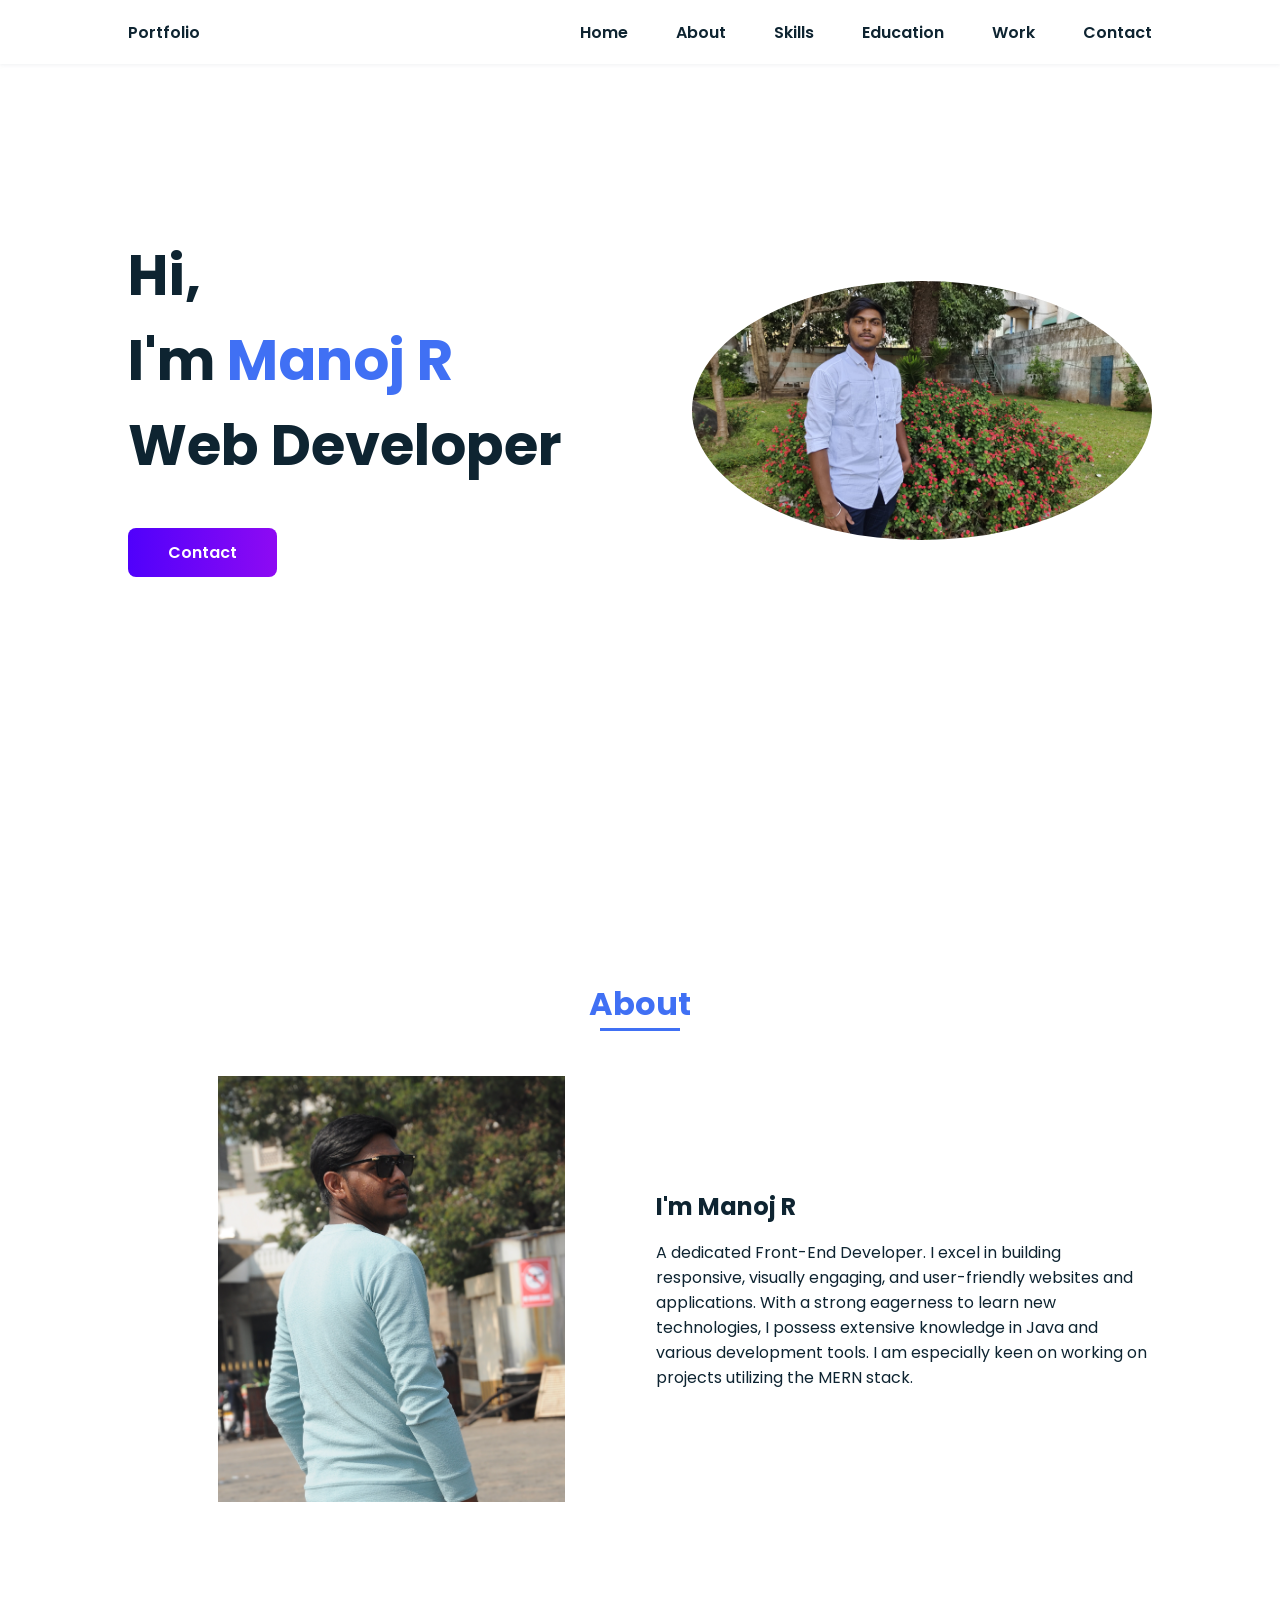
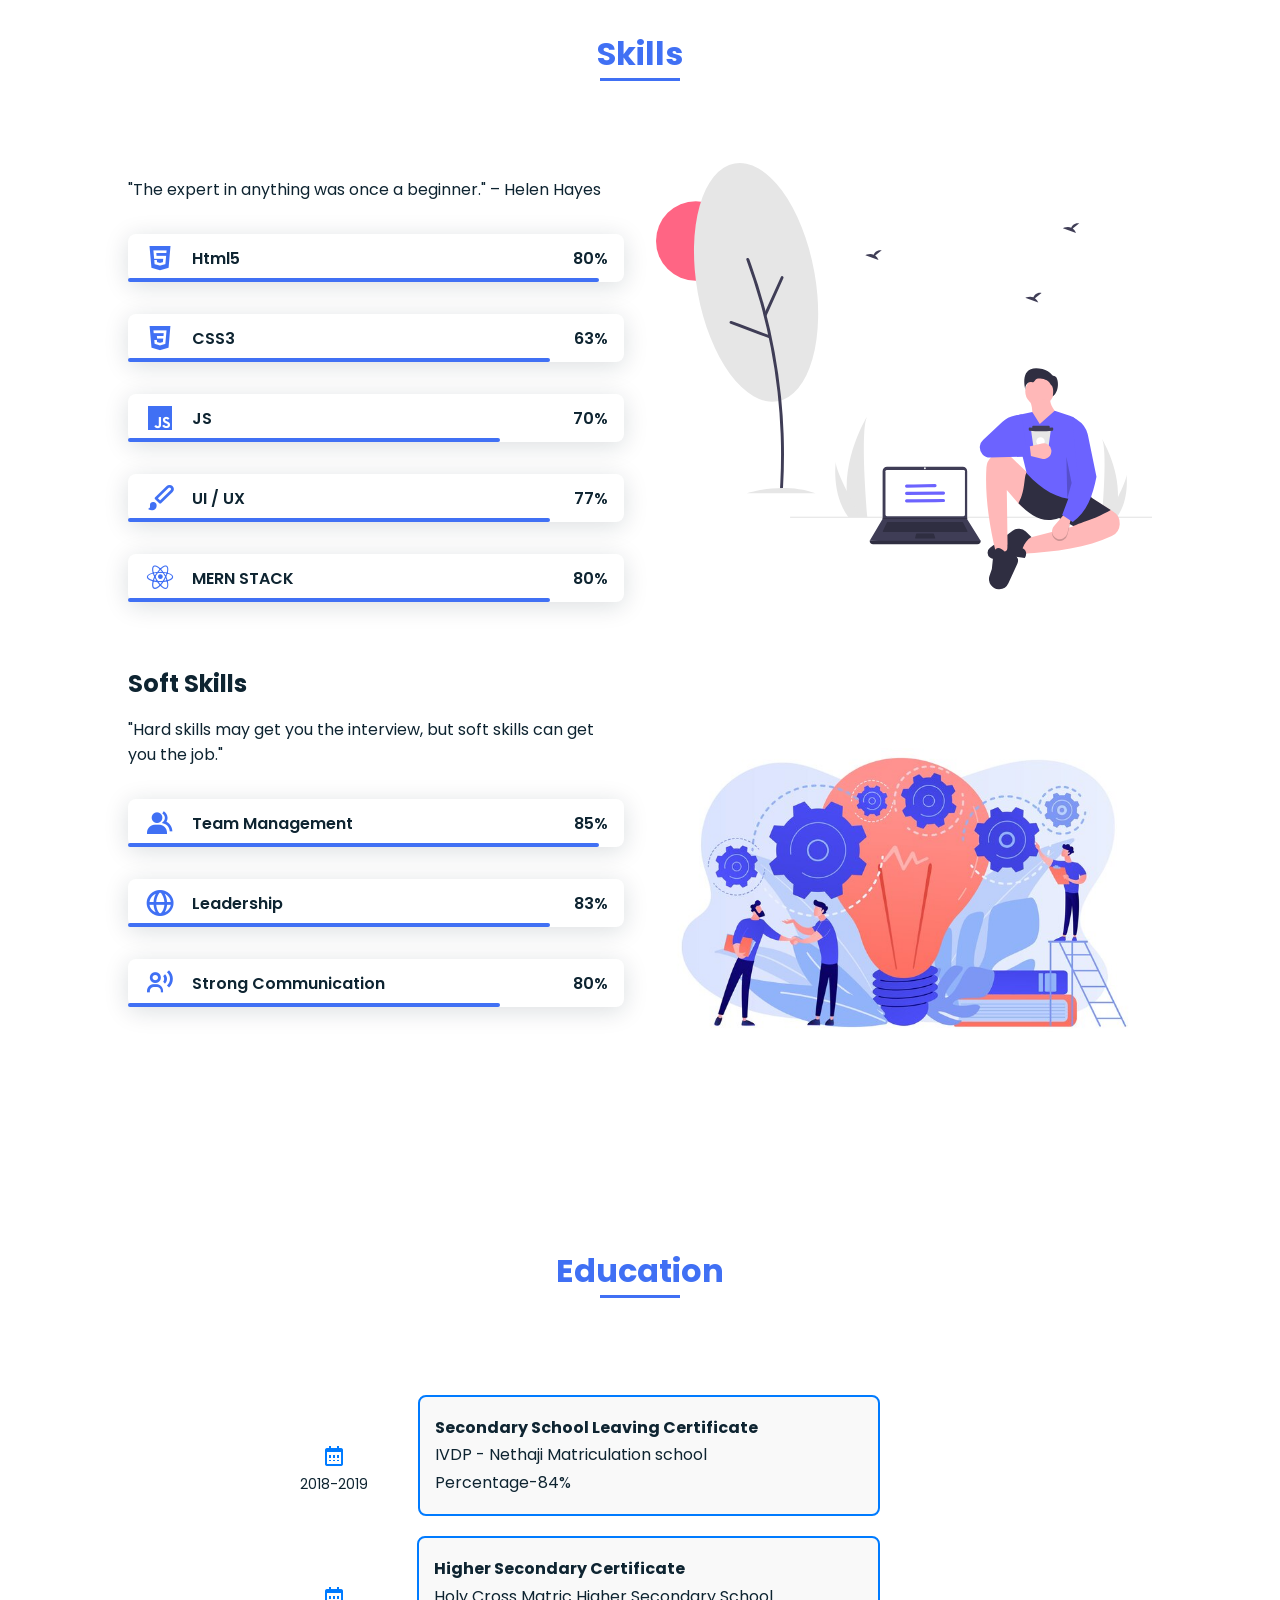
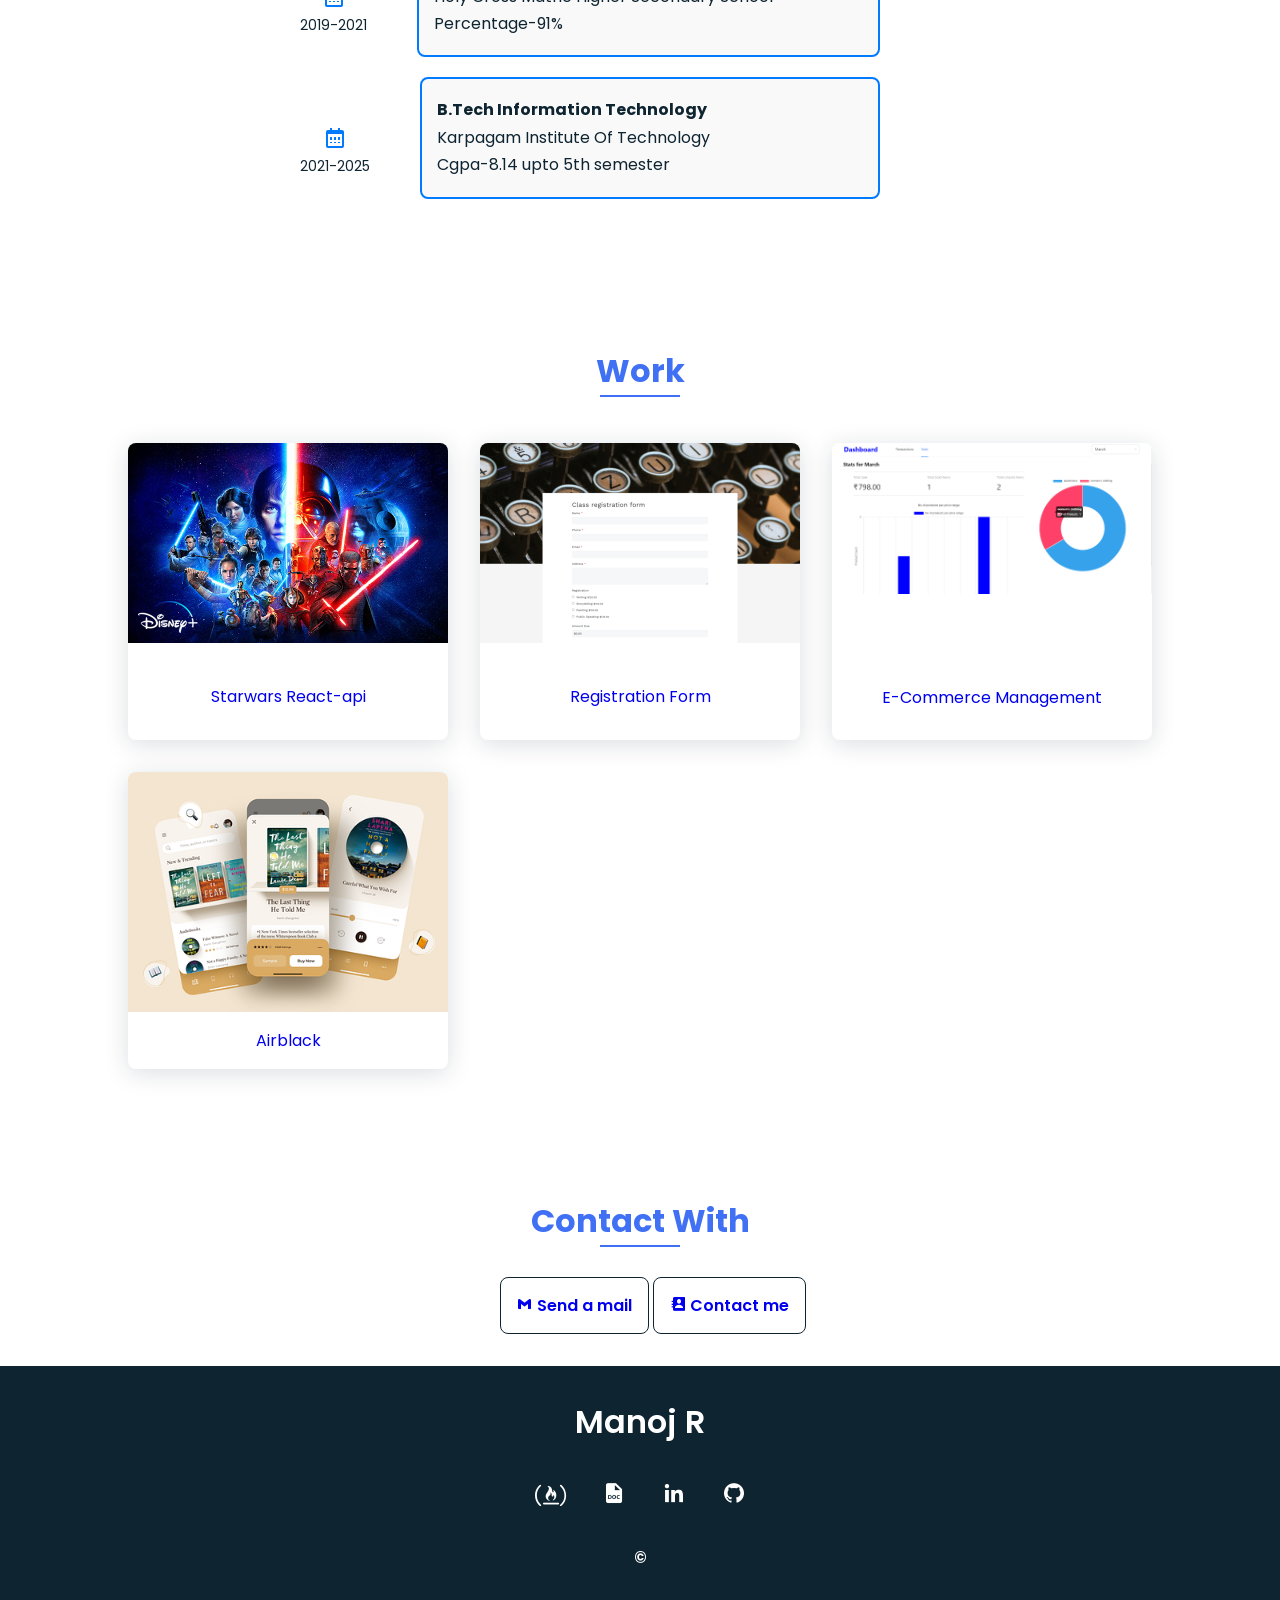
==== commit d7310200: "Update index.html" ====
--- a/index.html
+++ b/index.html
@@ -2,7 +2,6 @@
 <html lang="en">
   <head>
     <meta charset="UTF-8" />
-    <meta http-equiv="X-UA-Compatible" content="IE=edge" />
     <meta name="viewport" content="width=device-width, initial-scale=1.0" />
     <title>Responsive Portfolio</title>
     <link rel="stylesheet" href="./css/styles.css" />
--- a/css/styles.css
+++ b/css/styles.css
@@ -591,4 +591,4 @@
 .project-title {
   font-size: 1rem;
   padding: 1rem 0.5rem;
-}+}
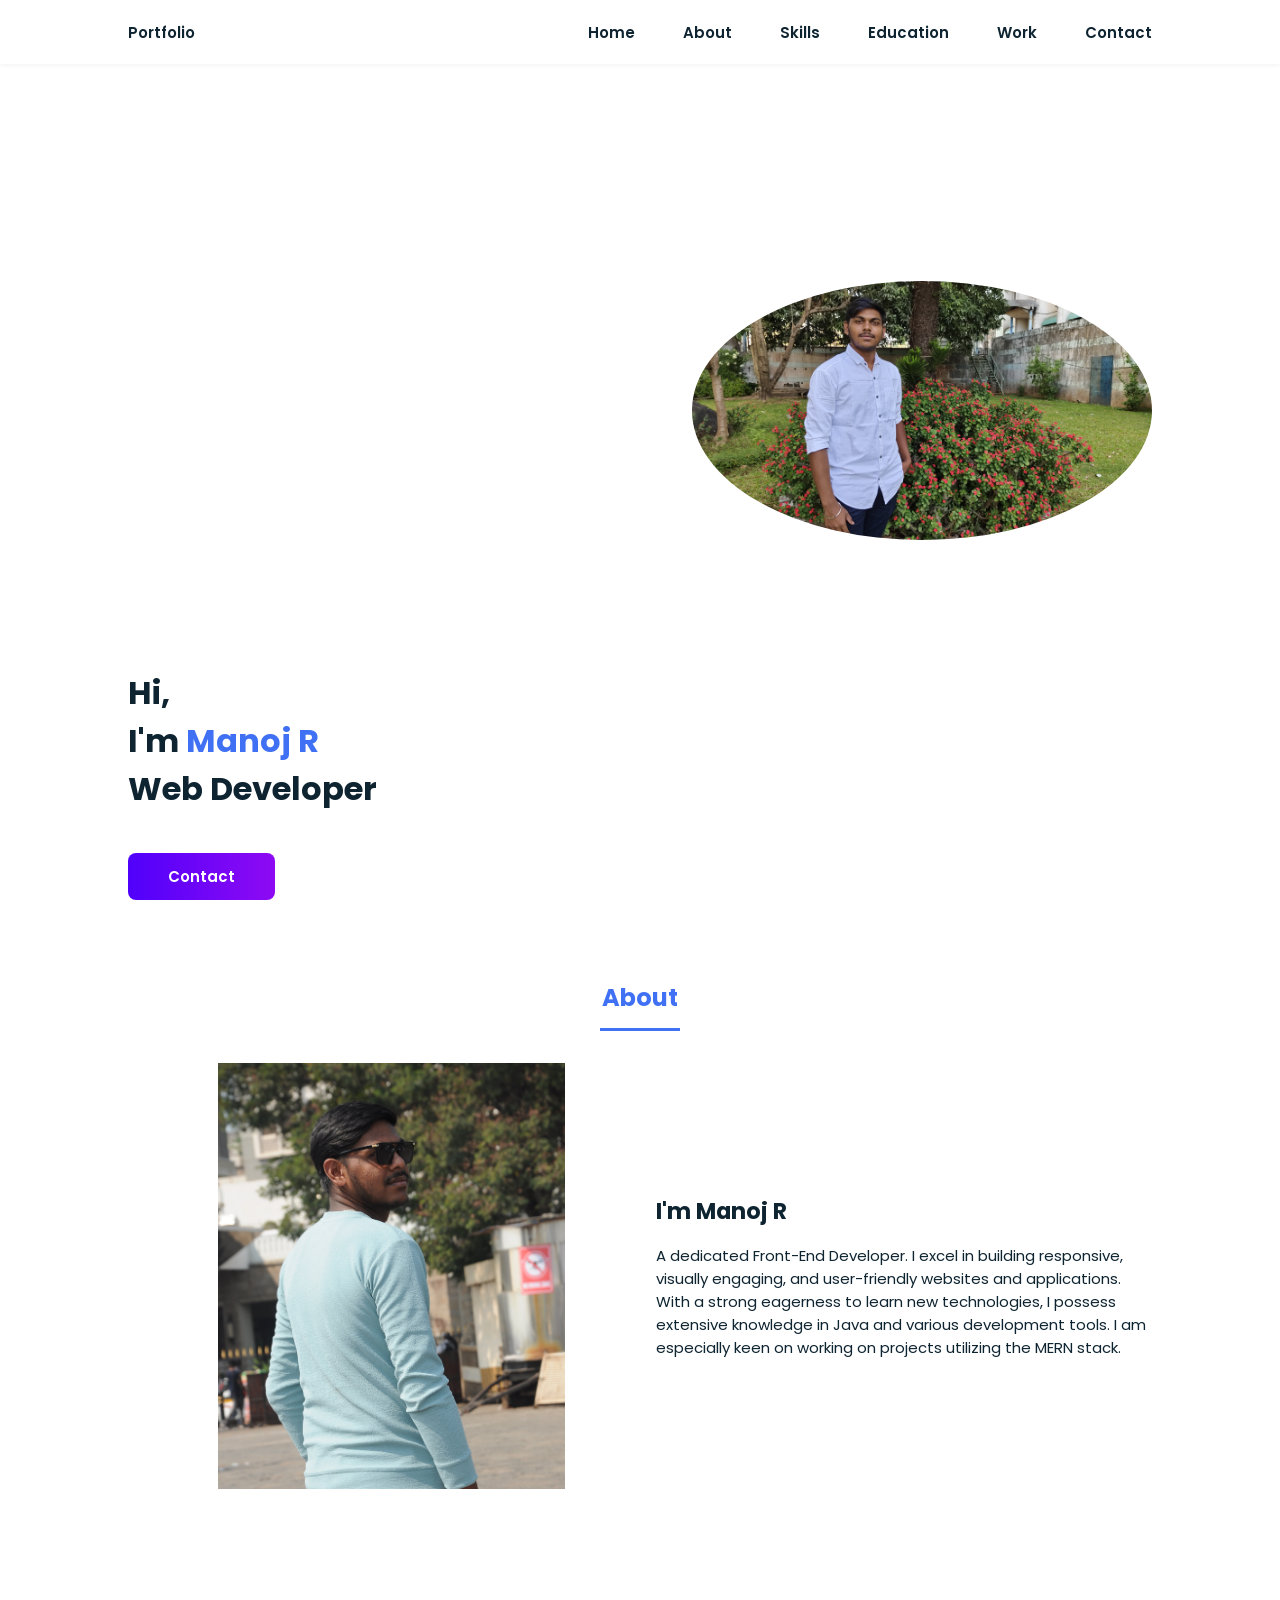
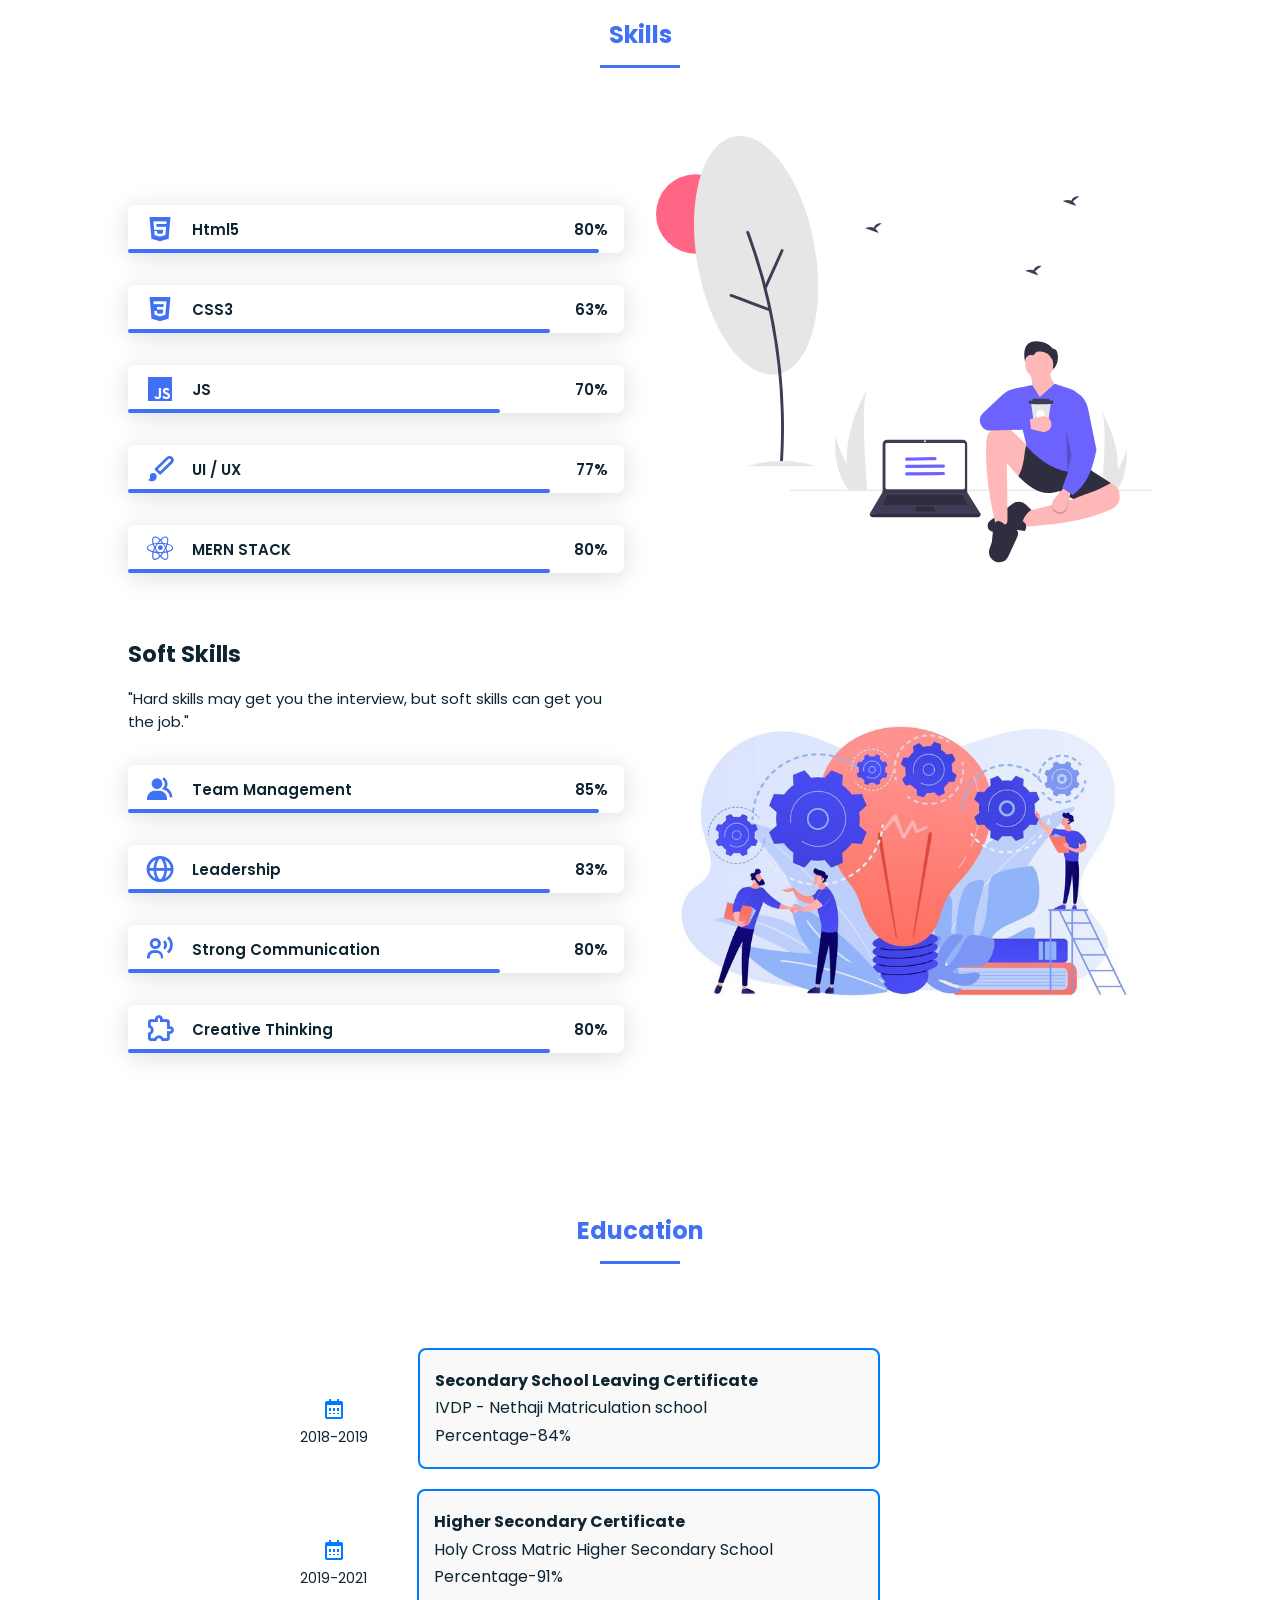
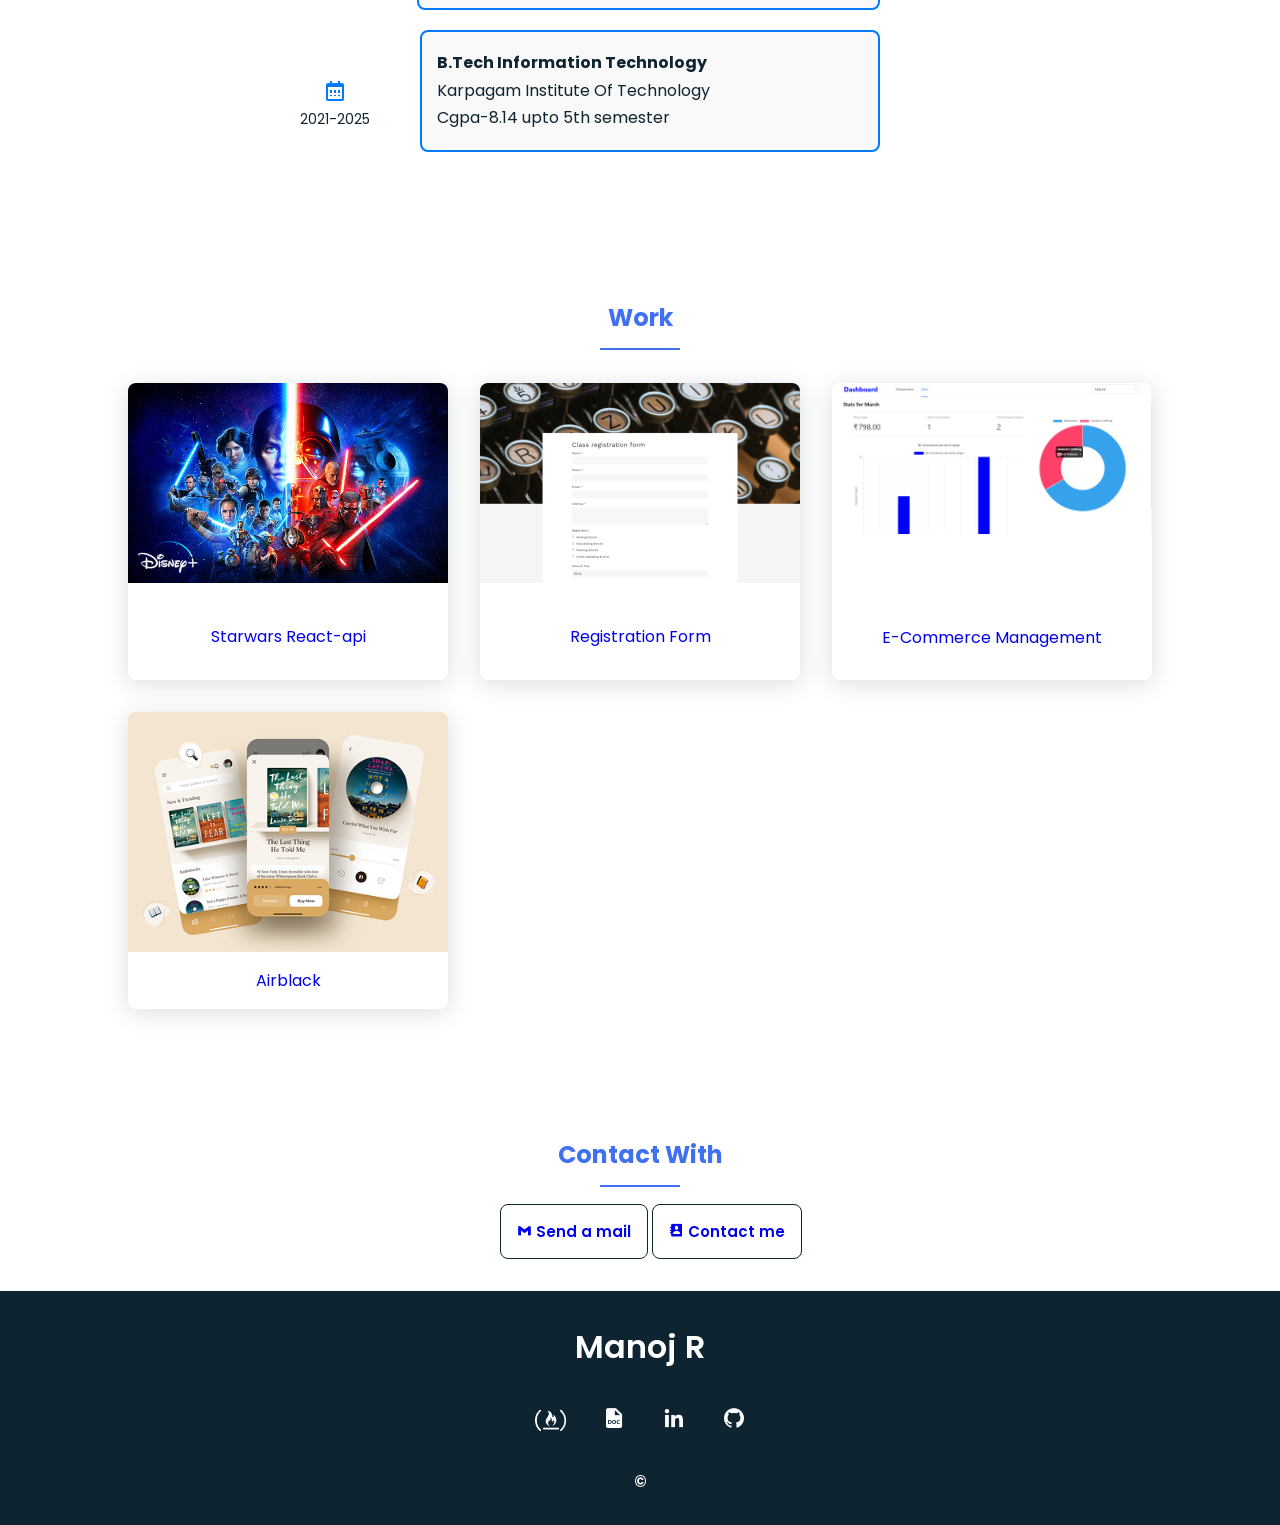
==== commit 59d652d5: "Update index.html" ====
--- a/index.html
+++ b/index.html
@@ -60,38 +60,6 @@
           </h1>
           <a href="#contact" class="button"> Contact</a>
         </div>
-
-        <div class="home_social">
-          <a
-            href="https://www.freecodecamp.org/manojraj"
-            class="home_social-icon"
-            data-aos="fade-down"
-            data-aos-delay="250"
-            ><i class="fa fa-free-code-camp"></i
-          ></a>
-          <a
-          href="https://drive.google.com/file/d/1JZRbRcdjb4y8kX2D48aVNQ6ME_sLQsHp/view?usp=drive_link"
-          class="home_social-icon"
-          data-aos="fade-down"
-          data-aos-delay="250"
-          ><i class="bx bxs-file-doc"></i
-        ></a>
-          <a
-            href="www.linkedin.com/in/manoj-r2507"
-            class="home_social-icon"
-            data-aos="fade-down"
-            data-aos-delay="300"
-            ><i class="bx bxl-linkedin"></i
-          ></a>
-          <a
-            href="https://www.github.com/21ita28"
-            class="home_social-icon"
-            data-aos="fade-down"
-            data-aos-delay="350"
-            ><i class="bx bxl-github"></i
-          ></a>
-        </div>
-
         <div class="home_img" data-aos="fade-down" data-aos-delay="500">
           <img src="./img/Manoj.jpg"></img>
         </div>
--- a/css/styles.css
+++ b/css/styles.css
@@ -1,4 +1,3 @@
-/* Google Font - Poppins */
 @import url("https://fonts.googleapis.com/css2?family=Poppins:ital,wght@0,100;0,200;0,300;0,400;0,500;0,600;0,700;0,800;0,900;1,100;1,200;1,300;1,400;1,500;1,600;1,700;1,800;1,900&display=swap");
 /* Variables */
 :root {
@@ -23,13 +22,13 @@
 }
 
 /* Media Screen Min-Width : 768px */
-@media screen and (min-width: 768px) {
+/* @media screen and (min-width: 768px) {
   :root {
     --big-font-size: 3.5rem;
     --h2-font-size: 2rem;
     --nomral-font-size: 1rem;
   }
-}
+} */
 
 /* Margins */
 :root {
@@ -591,4 +590,4 @@
 .project-title {
   font-size: 1rem;
   padding: 1rem 0.5rem;
-}
+} 
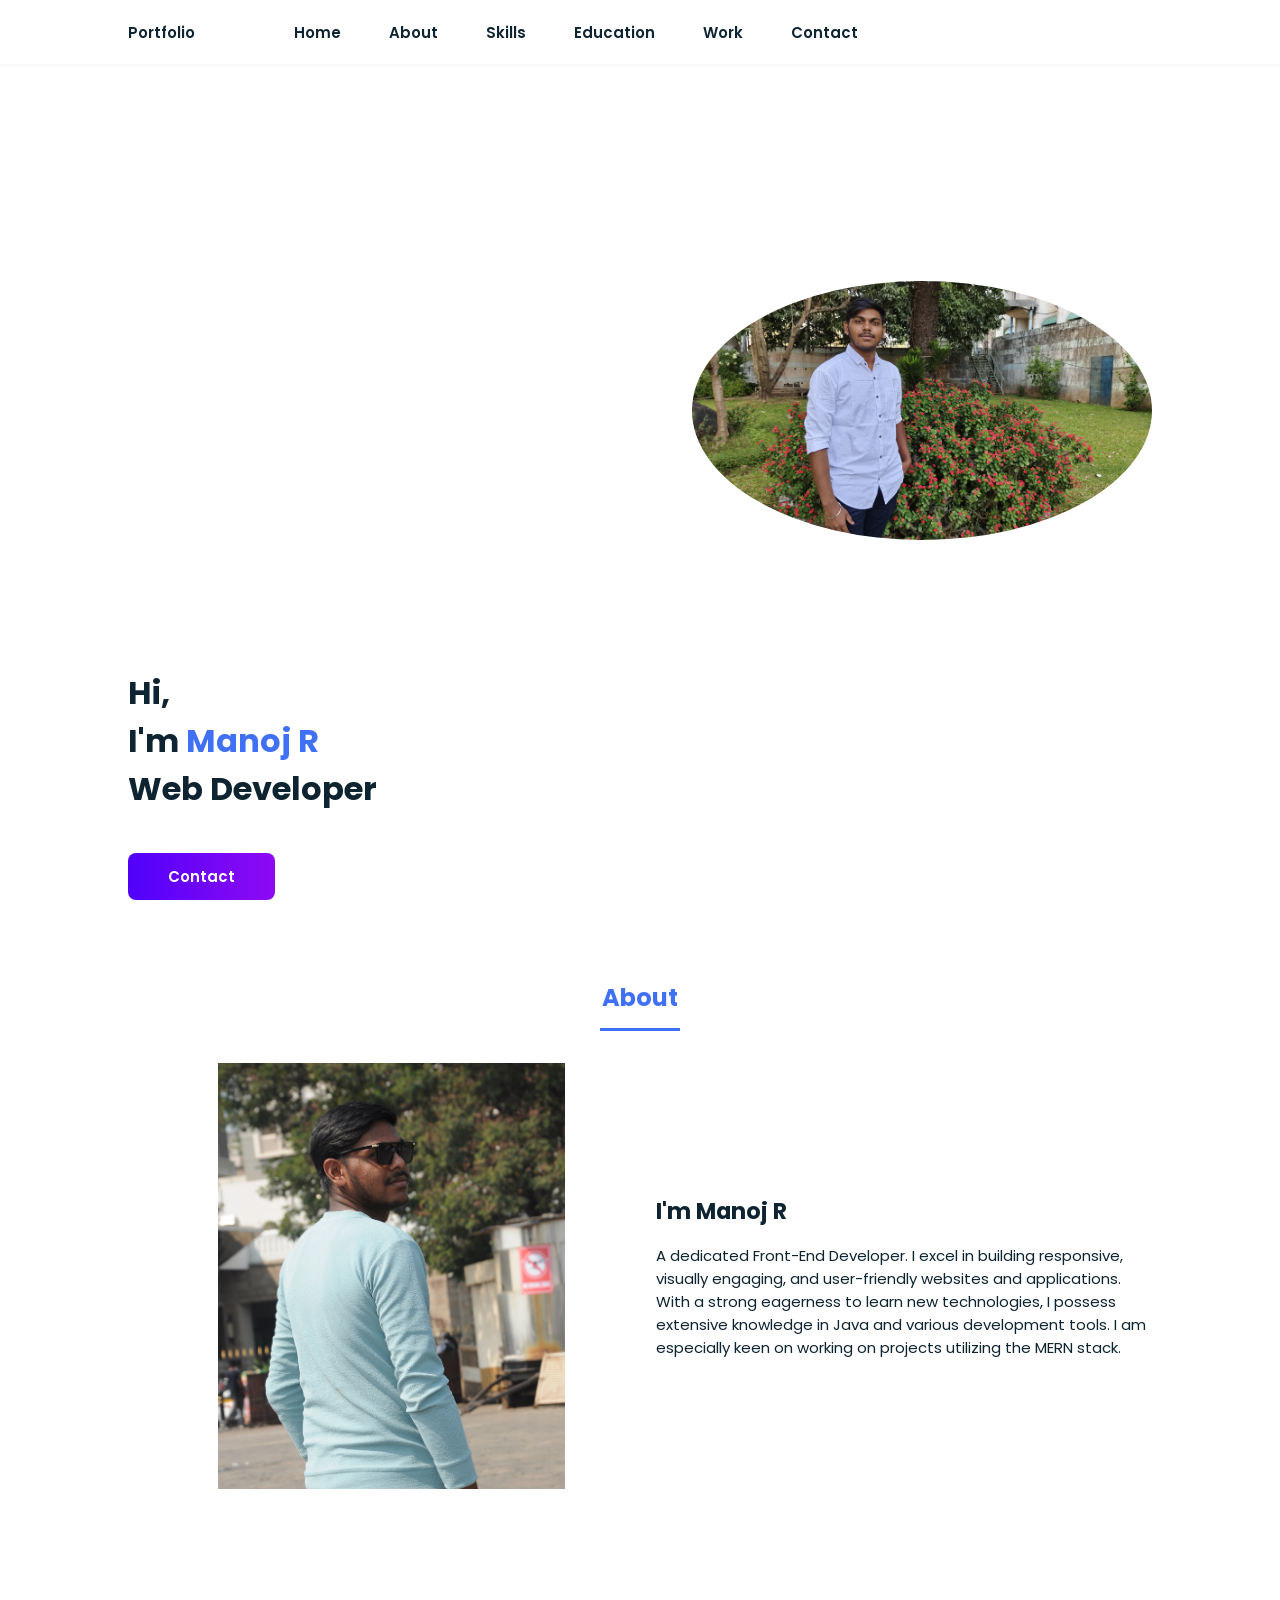
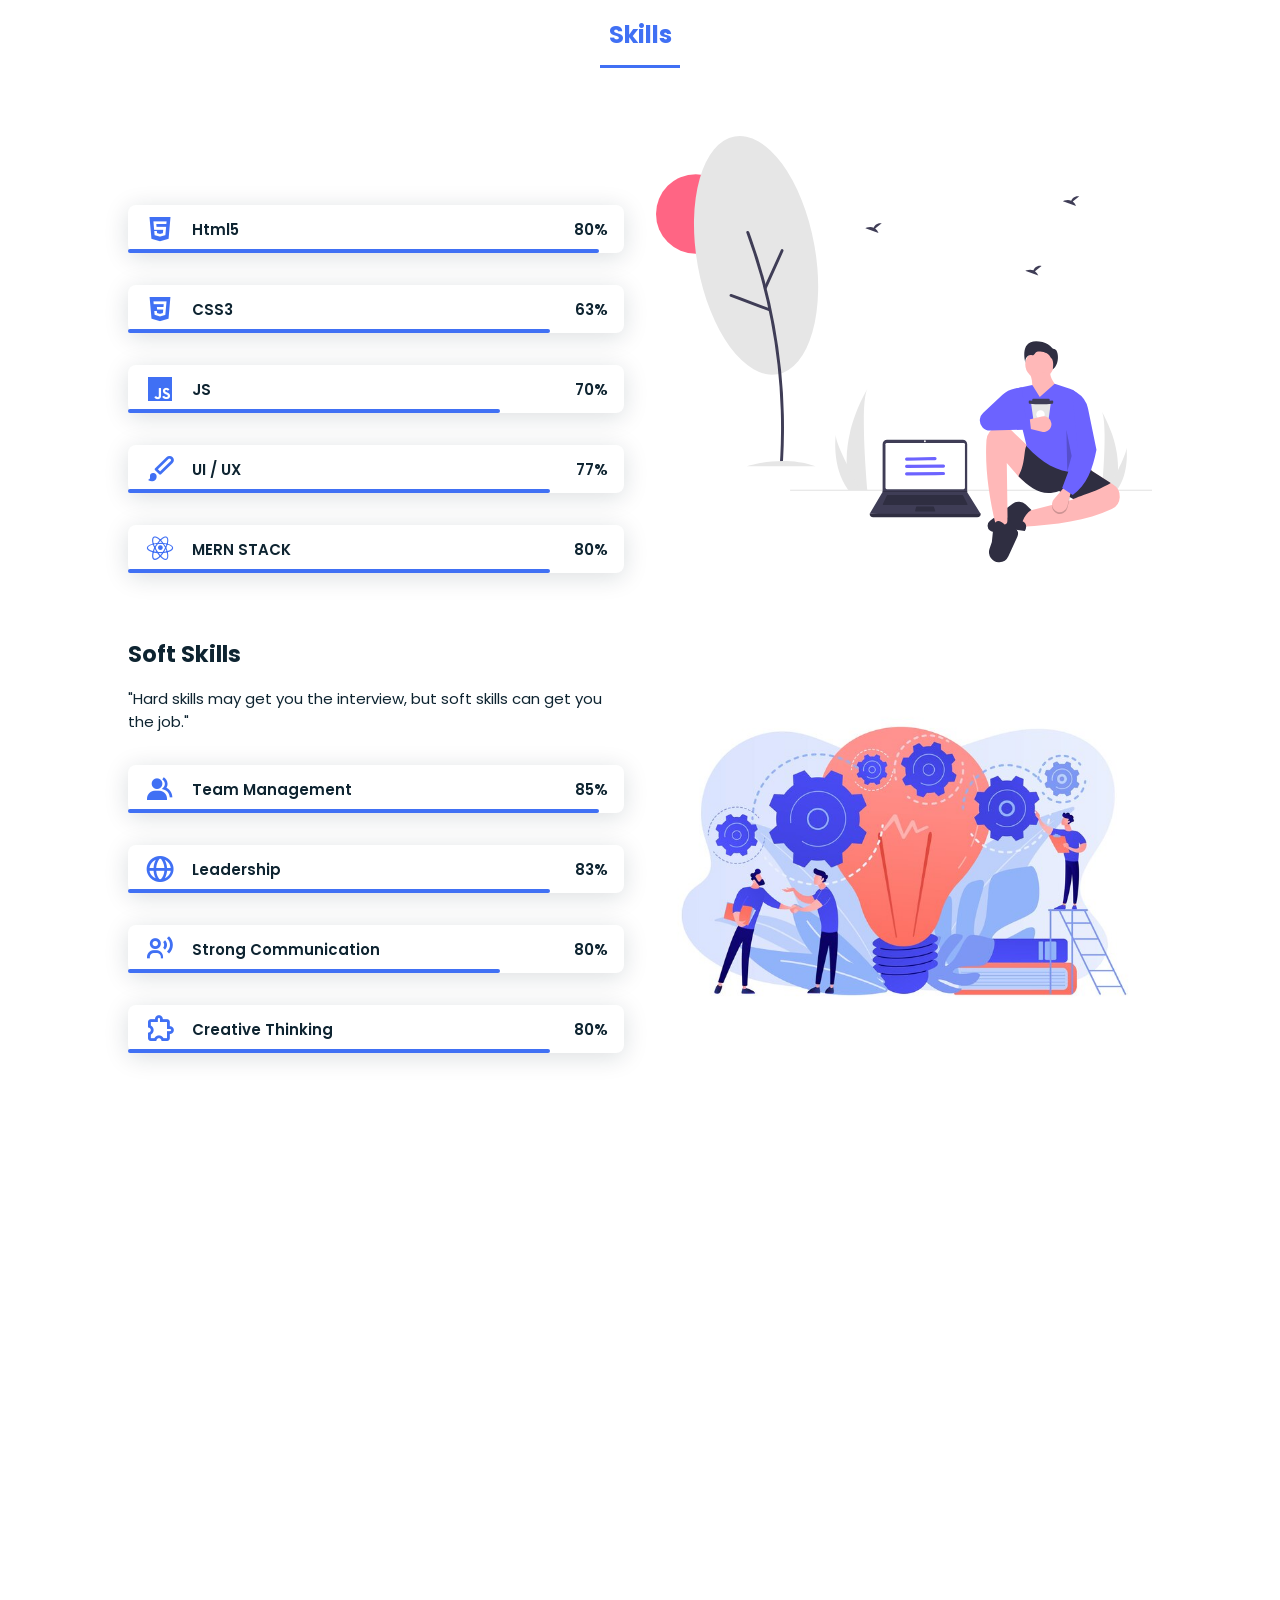
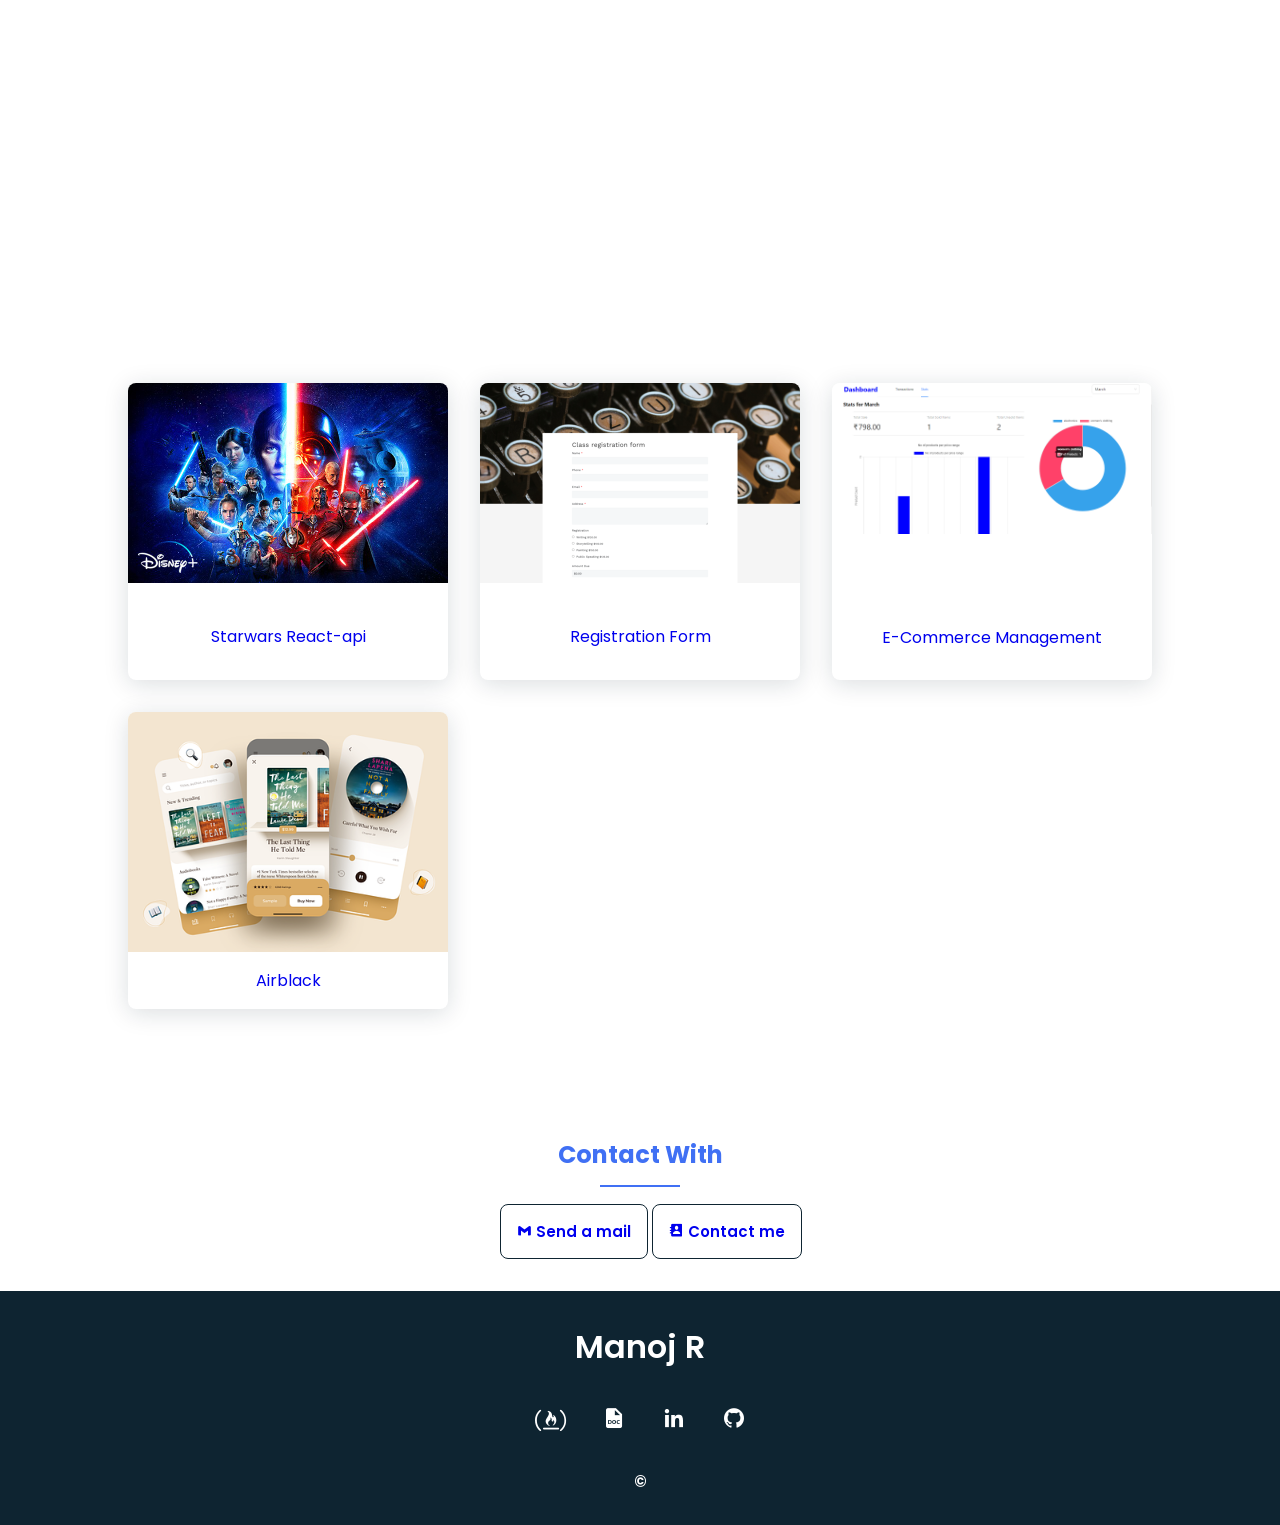
==== commit bb4dccf6: "Update index.html" ====
--- a/index.html
+++ b/index.html
@@ -47,6 +47,37 @@
         <div class="nav_toggle" id="nav_toggle">
           <i class="bx bx-menu-alt-right"></i>
         </div>
+
+        <div class="home_image">
+          <a
+            href="https://www.freecodecamp.org/manojraj"
+            class="footer_icon"
+            data-aos="fade-down"
+            data-aos-delay="250"
+            ><i class="fa fa-free-code-camp"></i
+          ></a>
+          <a
+          href="https://drive.google.com/file/d/1JZRbRcdjb4y8kX2D48aVNQ6ME_sLQsHp/view?usp=drive_link"
+          class="footer_icon"
+          data-aos="fade-down"
+          data-aos-delay="250"
+          ><i class="bx bxs-file-doc"></i
+        ></a>
+          <a
+            href="www.linkedin.com/in/manoj-r2507"
+            class="footer_icon"
+            data-aos="fade-down"
+            data-aos-delay="300"
+            ><i class="bx bxl-linkedin"></i
+          ></a>
+          <a
+            href="https://www.github.com/21ita28"
+            class="footer_icon"
+            data-aos="fade-down"
+            data-aos-delay="350"
+            ><i class="bx bxl-github"></i
+          ></a>
+        </div>
       </nav>
     </header>
 
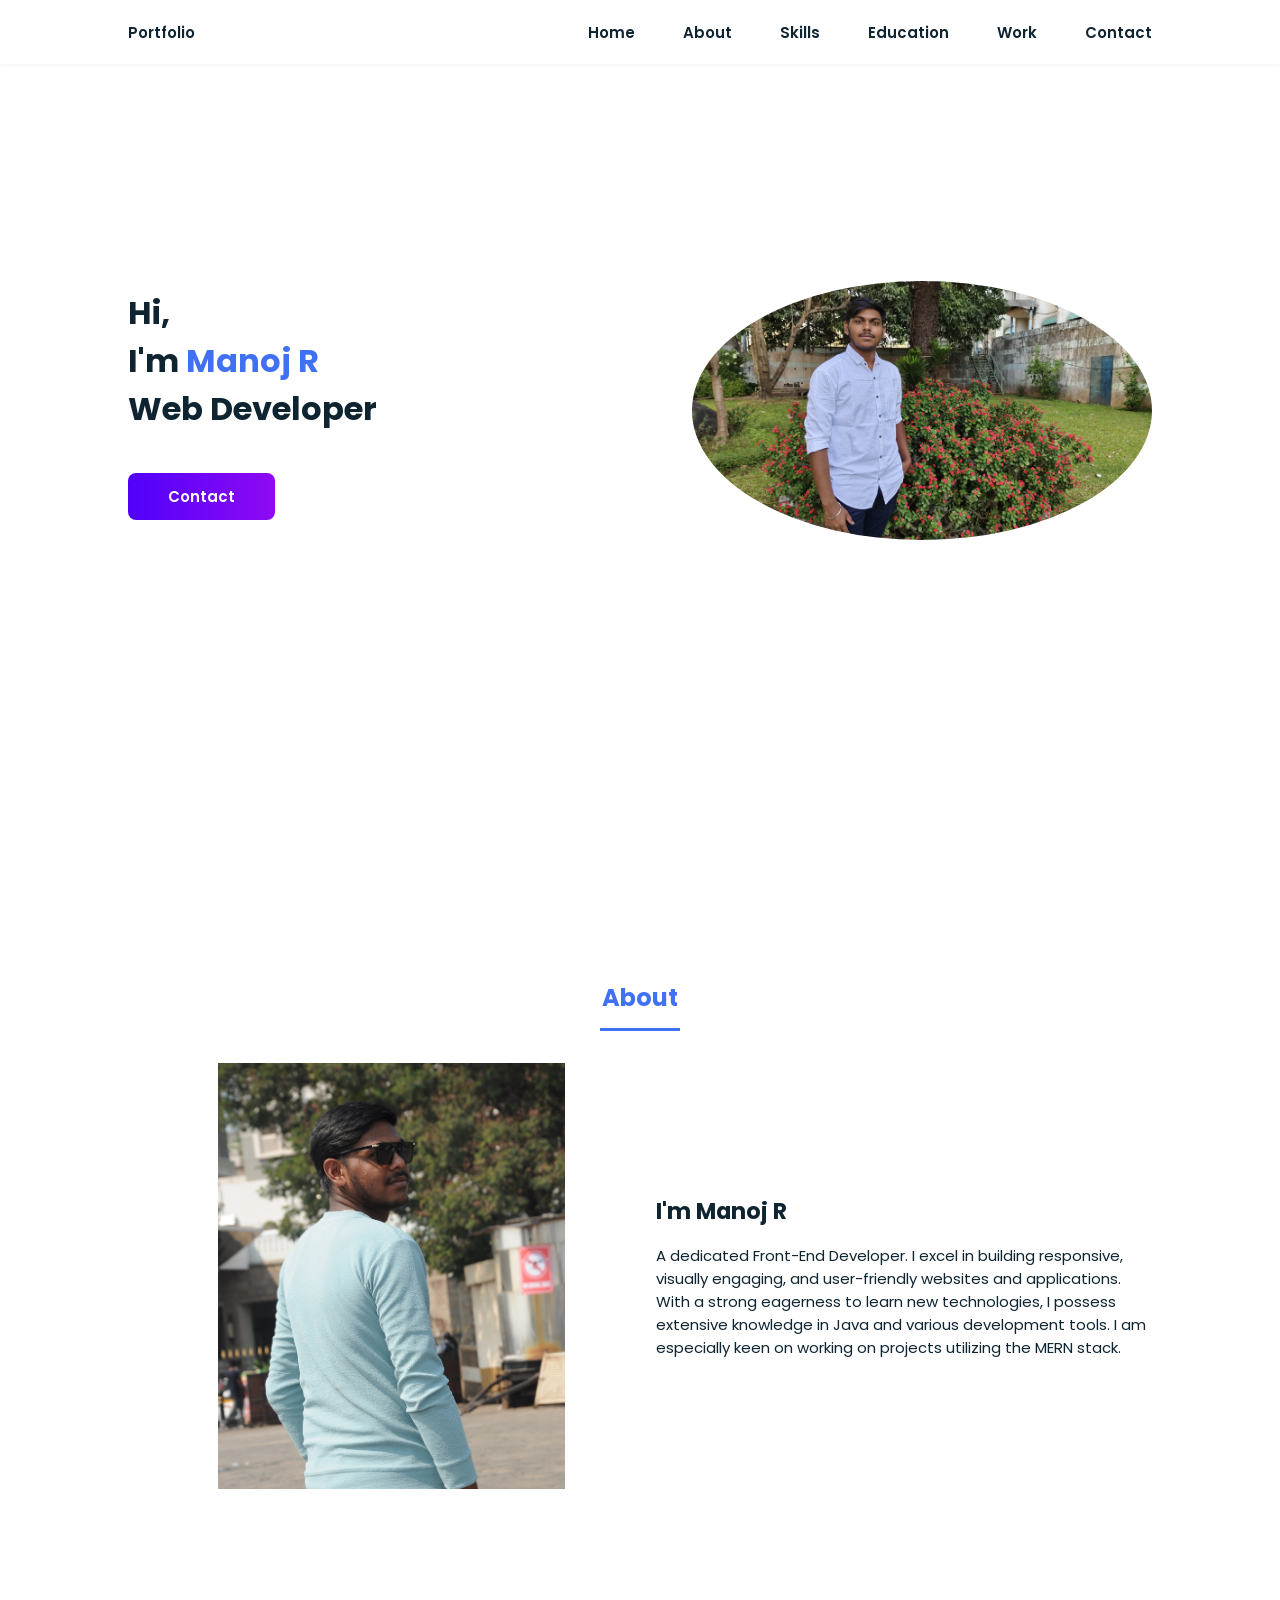
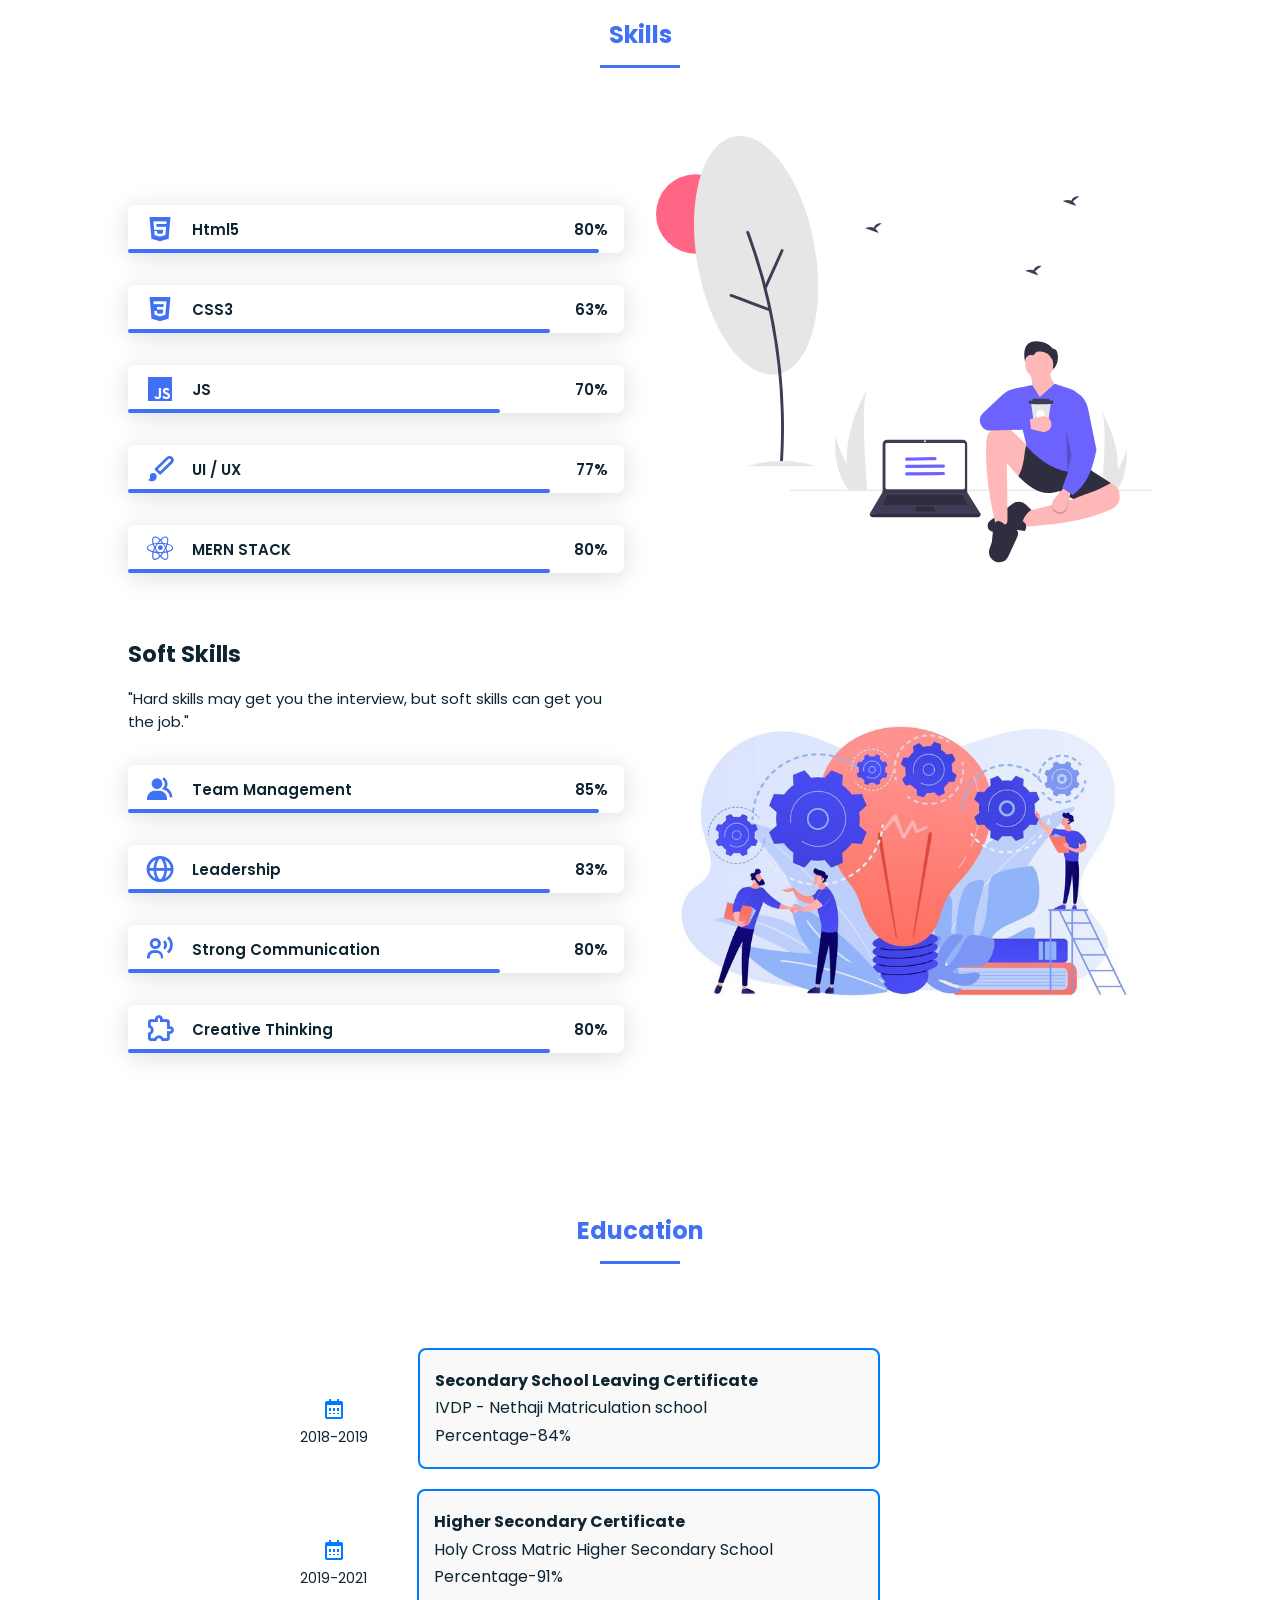
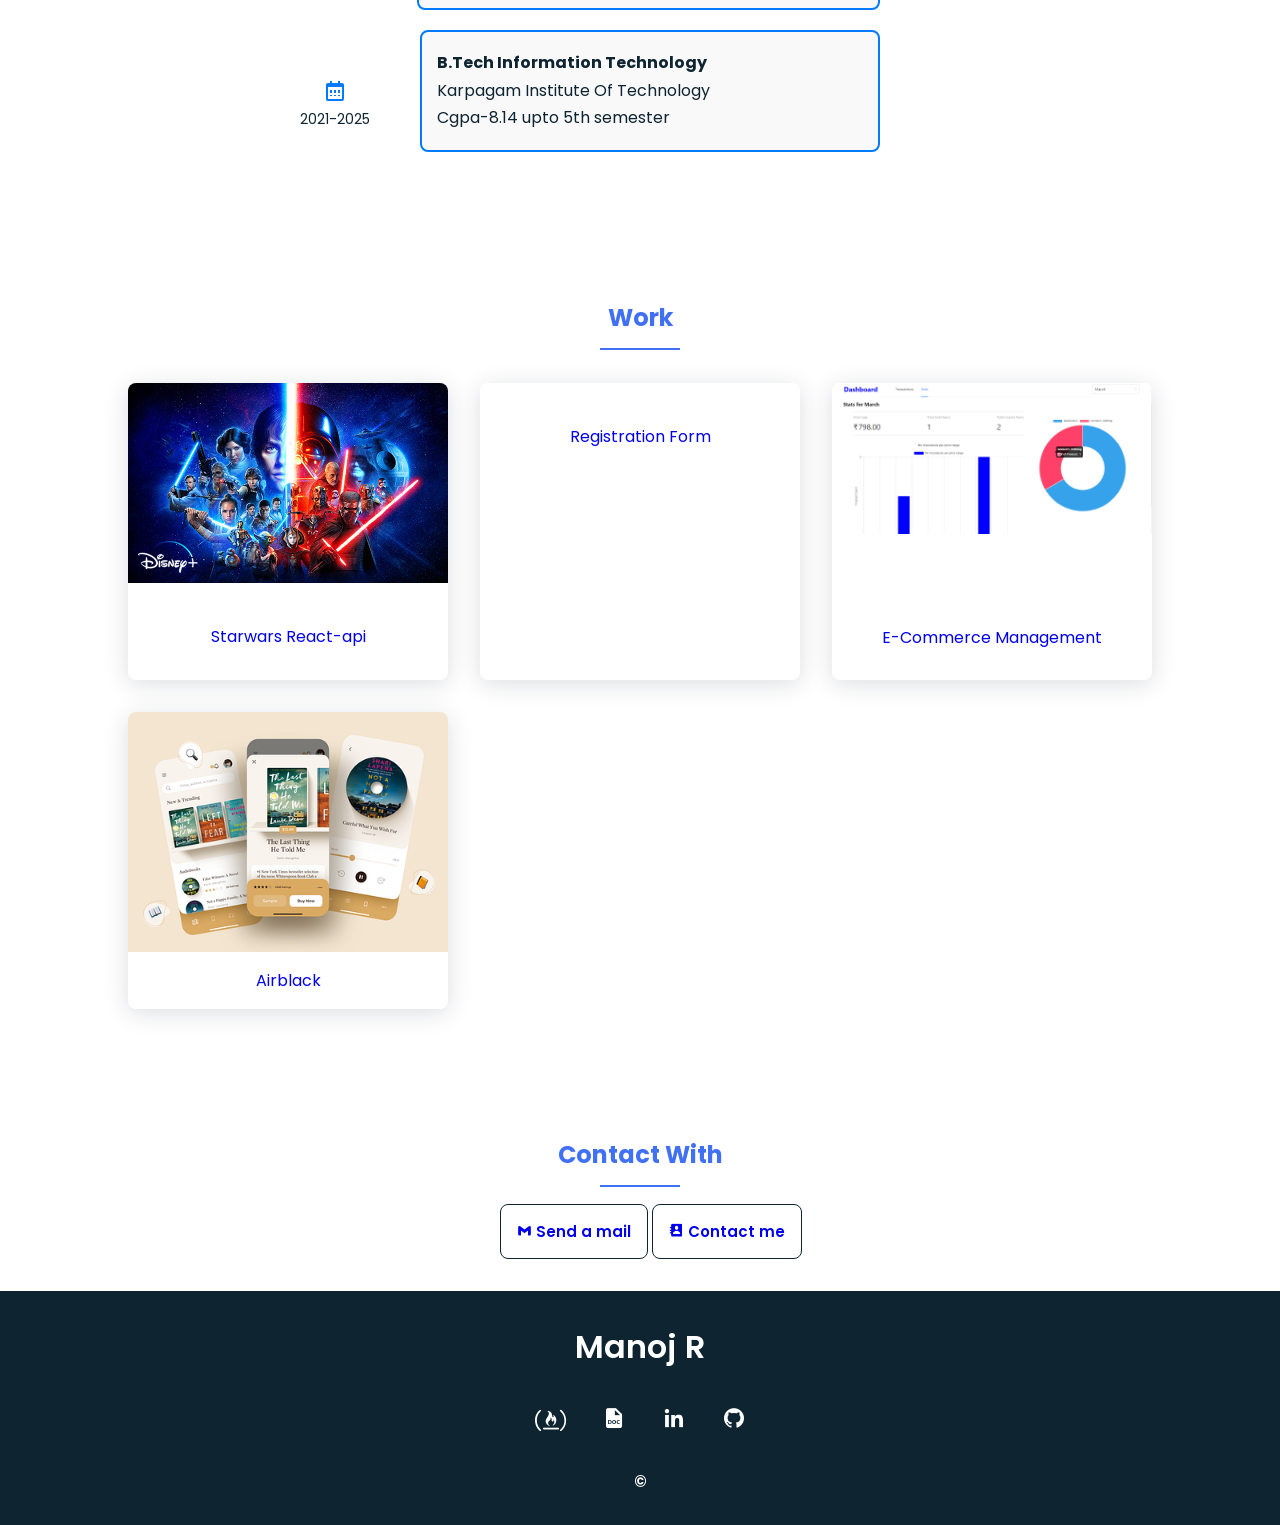
==== commit bfe38d6e: "Update index.html" ====
--- a/index.html
+++ b/index.html
@@ -2,6 +2,7 @@
 <html lang="en">
   <head>
     <meta charset="UTF-8" />
+    <meta http-equiv="X-UA-Compatible" content="IE=edge" />
     <meta name="viewport" content="width=device-width, initial-scale=1.0" />
     <title>Responsive Portfolio</title>
     <link rel="stylesheet" href="./css/styles.css" />
@@ -47,37 +48,6 @@
         <div class="nav_toggle" id="nav_toggle">
           <i class="bx bx-menu-alt-right"></i>
         </div>
-
-        <div class="home_image">
-          <a
-            href="https://www.freecodecamp.org/manojraj"
-            class="footer_icon"
-            data-aos="fade-down"
-            data-aos-delay="250"
-            ><i class="fa fa-free-code-camp"></i
-          ></a>
-          <a
-          href="https://drive.google.com/file/d/1JZRbRcdjb4y8kX2D48aVNQ6ME_sLQsHp/view?usp=drive_link"
-          class="footer_icon"
-          data-aos="fade-down"
-          data-aos-delay="250"
-          ><i class="bx bxs-file-doc"></i
-        ></a>
-          <a
-            href="www.linkedin.com/in/manoj-r2507"
-            class="footer_icon"
-            data-aos="fade-down"
-            data-aos-delay="300"
-            ><i class="bx bxl-linkedin"></i
-          ></a>
-          <a
-            href="https://www.github.com/21ita28"
-            class="footer_icon"
-            data-aos="fade-down"
-            data-aos-delay="350"
-            ><i class="bx bxl-github"></i
-          ></a>
-        </div>
       </nav>
     </header>
 
@@ -91,6 +61,38 @@
           </h1>
           <a href="#contact" class="button"> Contact</a>
         </div>
+
+        <div class="home_social">
+          <a
+            href="https://www.freecodecamp.org/manojraj"
+            class="home_social-icon"
+            data-aos="fade-down"
+            data-aos-delay="250"
+            ><i class="fa fa-free-code-camp"></i
+          ></a>
+          <a
+          href="https://drive.google.com/file/d/1JZRbRcdjb4y8kX2D48aVNQ6ME_sLQsHp/view?usp=drive_link"
+          class="home_social-icon"
+          data-aos="fade-down"
+          data-aos-delay="250"
+          ><i class="bx bxs-file-doc"></i
+        ></a>
+          <a
+            href="www.linkedin.com/in/manoj-r2507"
+            class="home_social-icon"
+            data-aos="fade-down"
+            data-aos-delay="300"
+            ><i class="bx bxl-linkedin"></i
+          ></a>
+          <a
+            href="https://www.github.com/21ita28"
+            class="home_social-icon"
+            data-aos="fade-down"
+            data-aos-delay="350"
+            ><i class="bx bxl-github"></i
+          ></a>
+        </div>
+
         <div class="home_img" data-aos="fade-down" data-aos-delay="500">
           <img src="./img/Manoj.jpg"></img>
         </div>
@@ -558,7 +560,7 @@
           </p></a>
           </div>
           <div class="work_img">
-            <img src="./img/reg.png" alt=""/>
+            <img src="./img/reg.PNG" alt=""/>
             <a
           href="https://github.com/21ita28/regform"
           target="_blank"
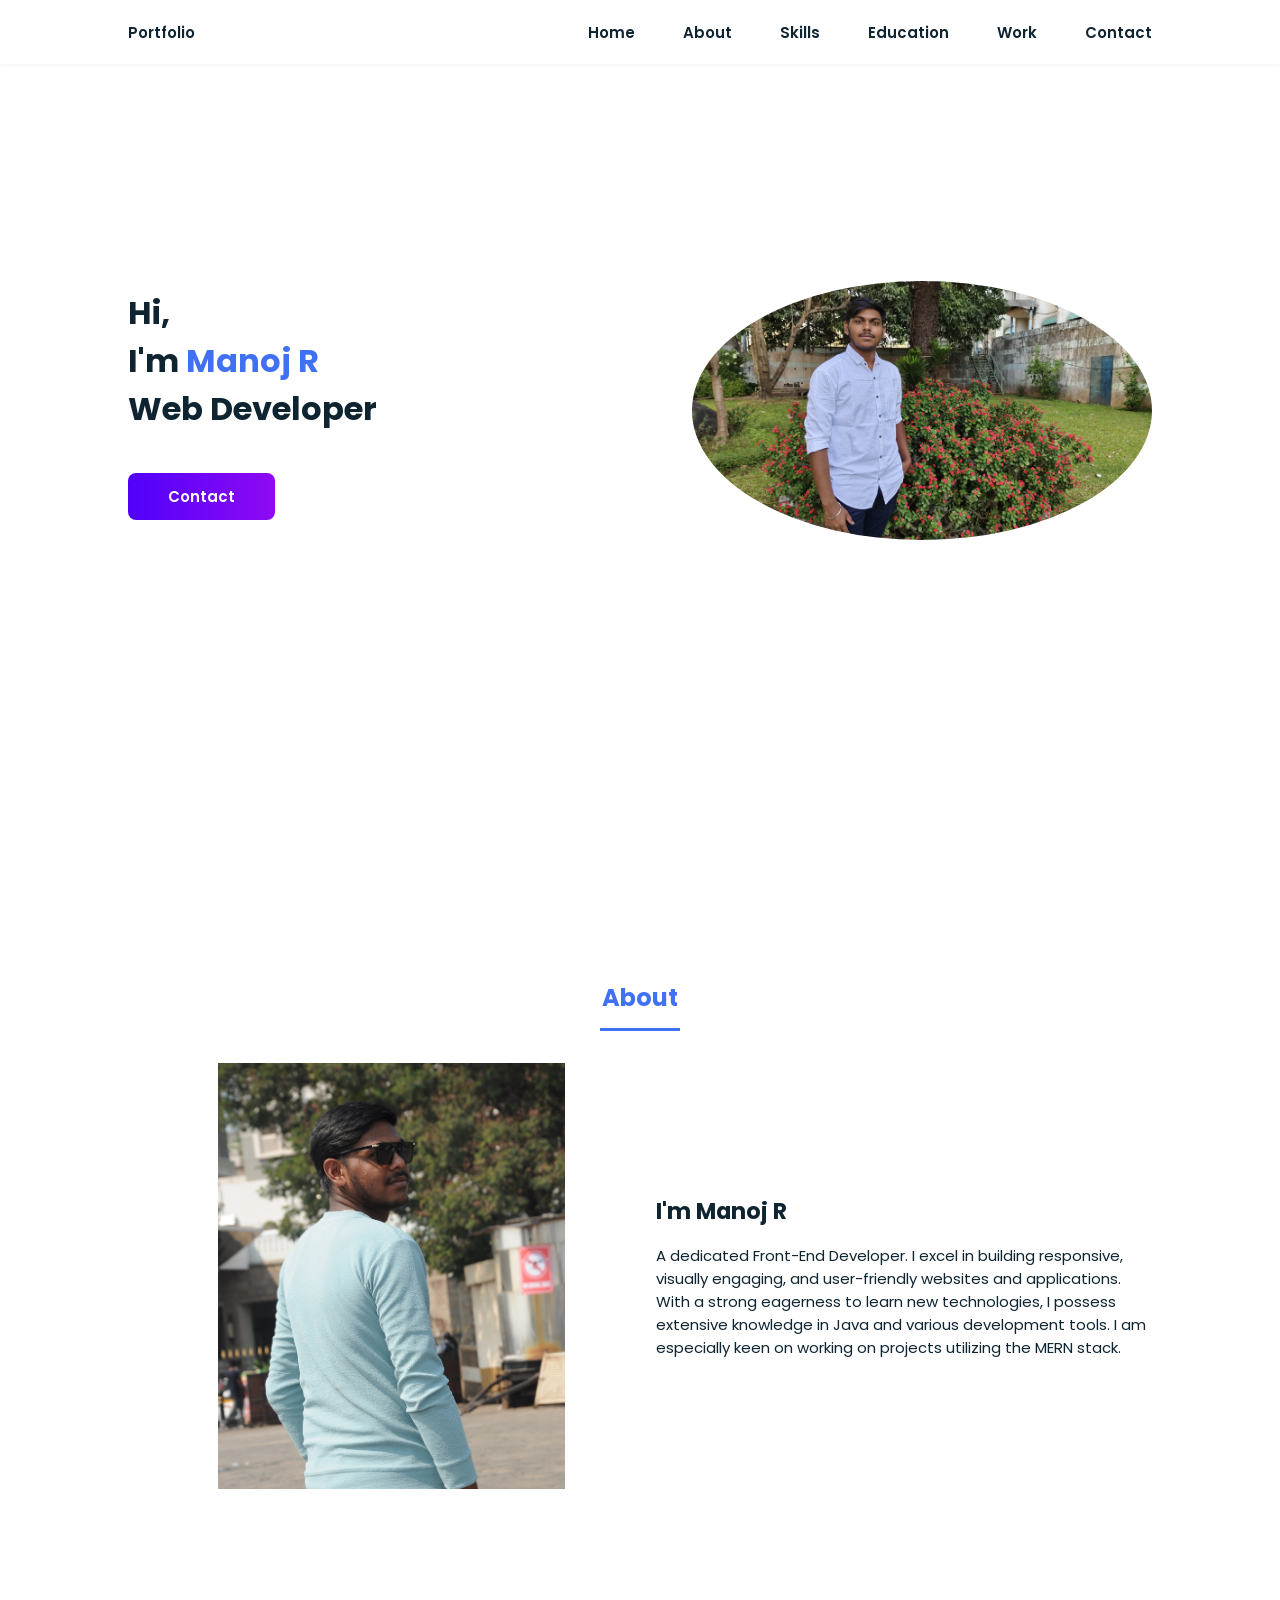
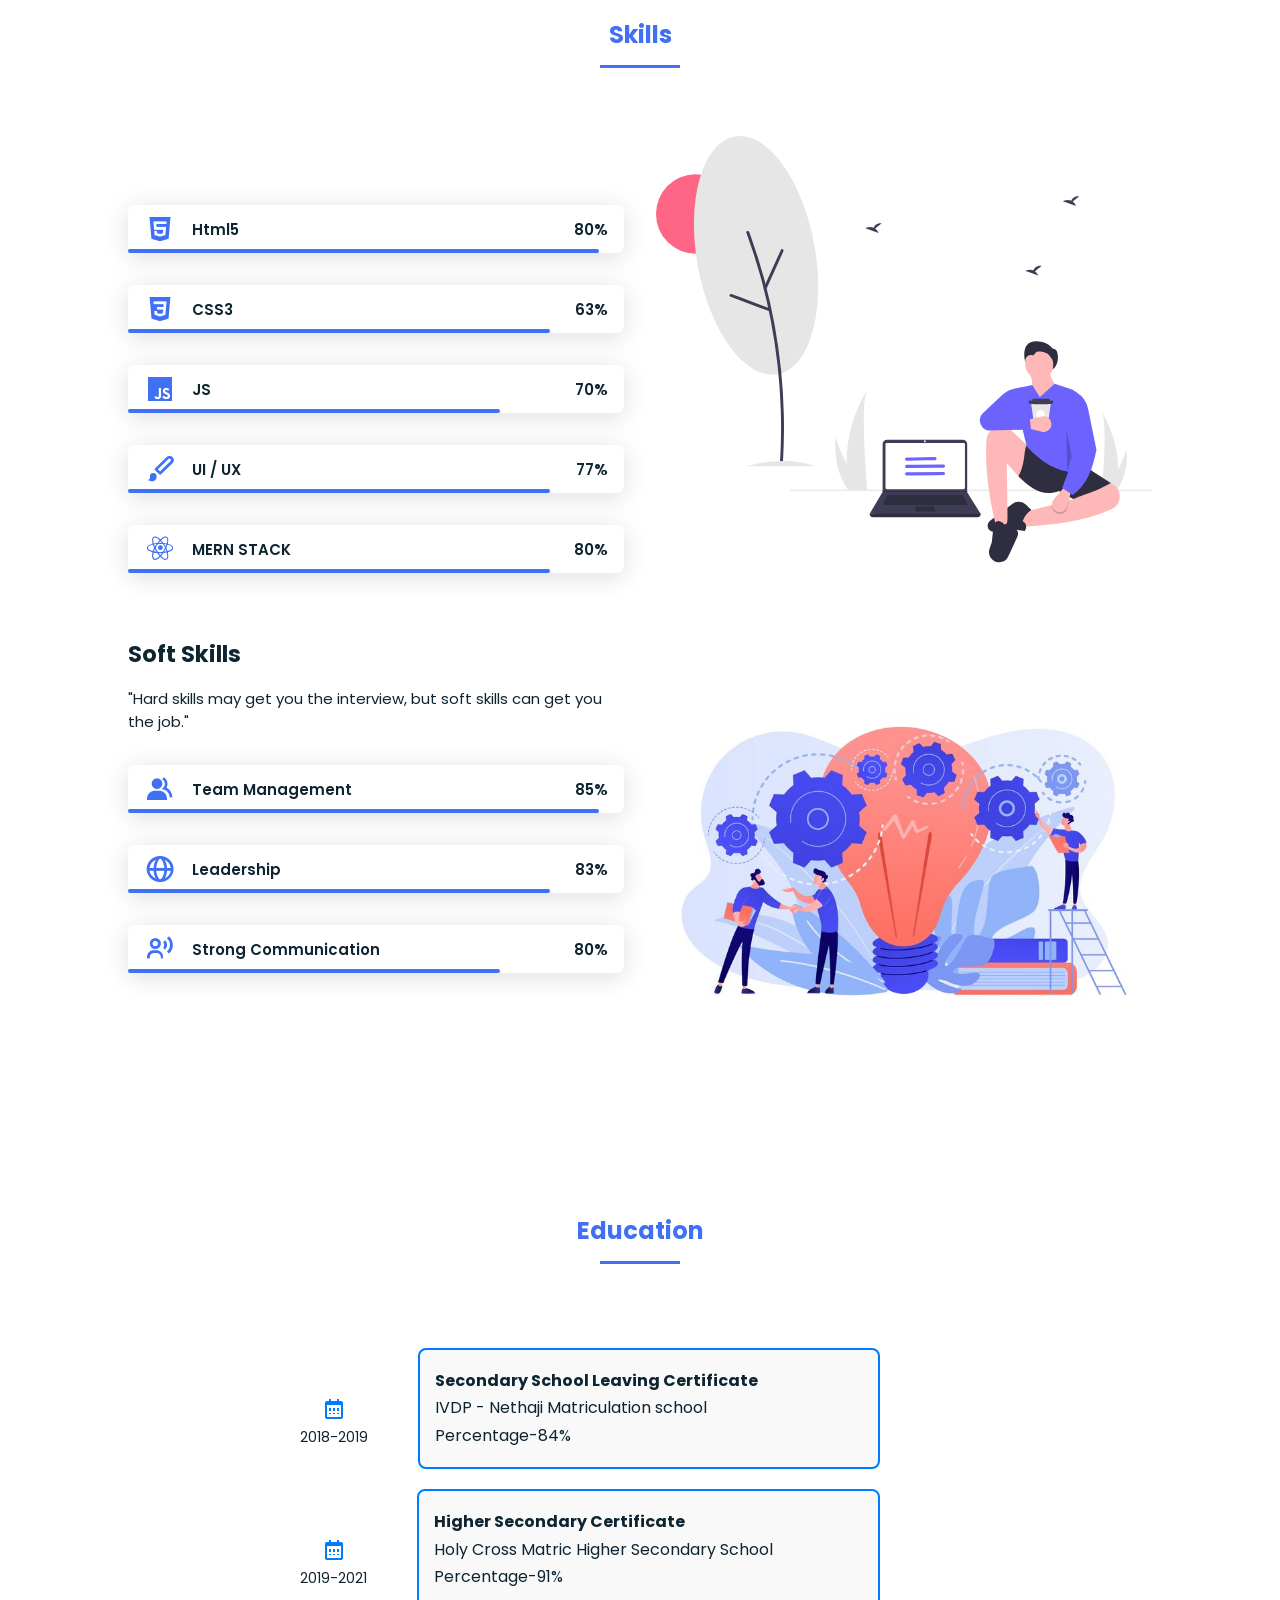
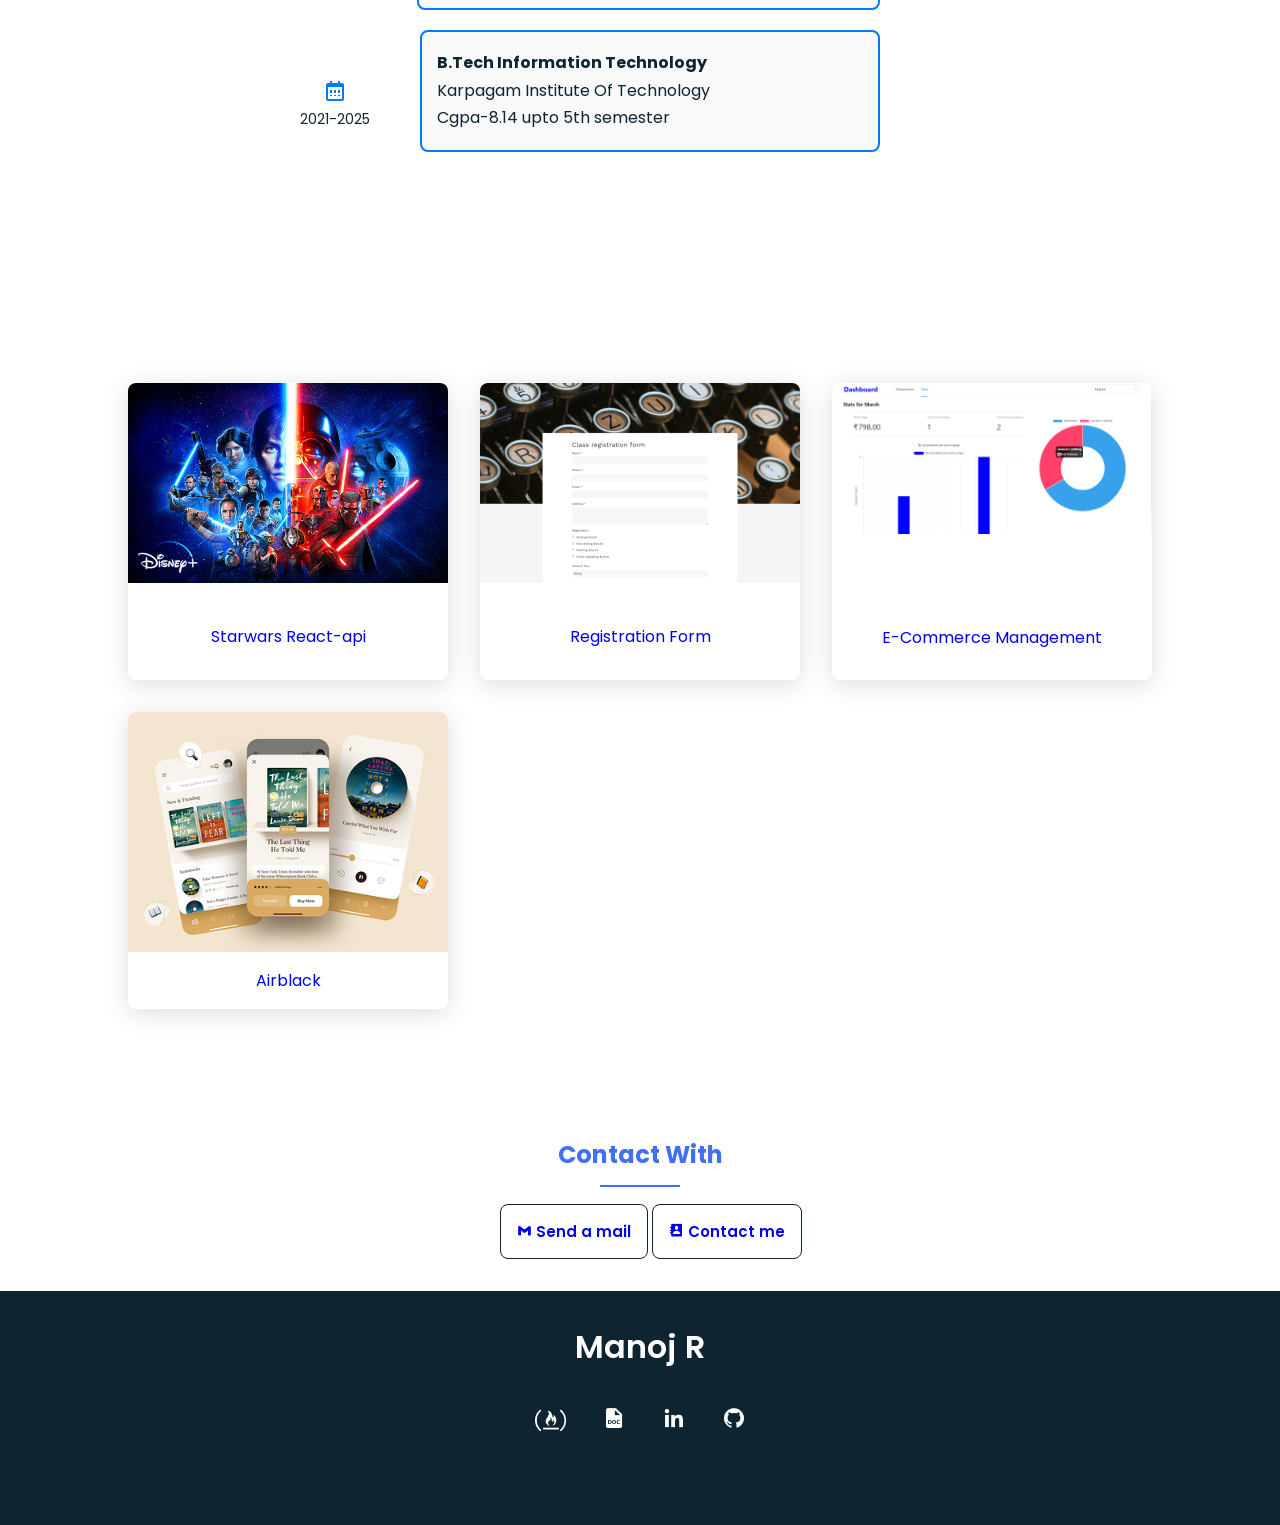
==== commit 20df1539: "Update index.html" ====
--- a/index.html
+++ b/index.html
@@ -560,7 +560,7 @@
           </p></a>
           </div>
           <div class="work_img">
-            <img src="./img/reg.PNG" alt=""/>
+            <img src="./img/reg.png" alt=""/>
             <a
           href="https://github.com/21ita28/regform"
           target="_blank"
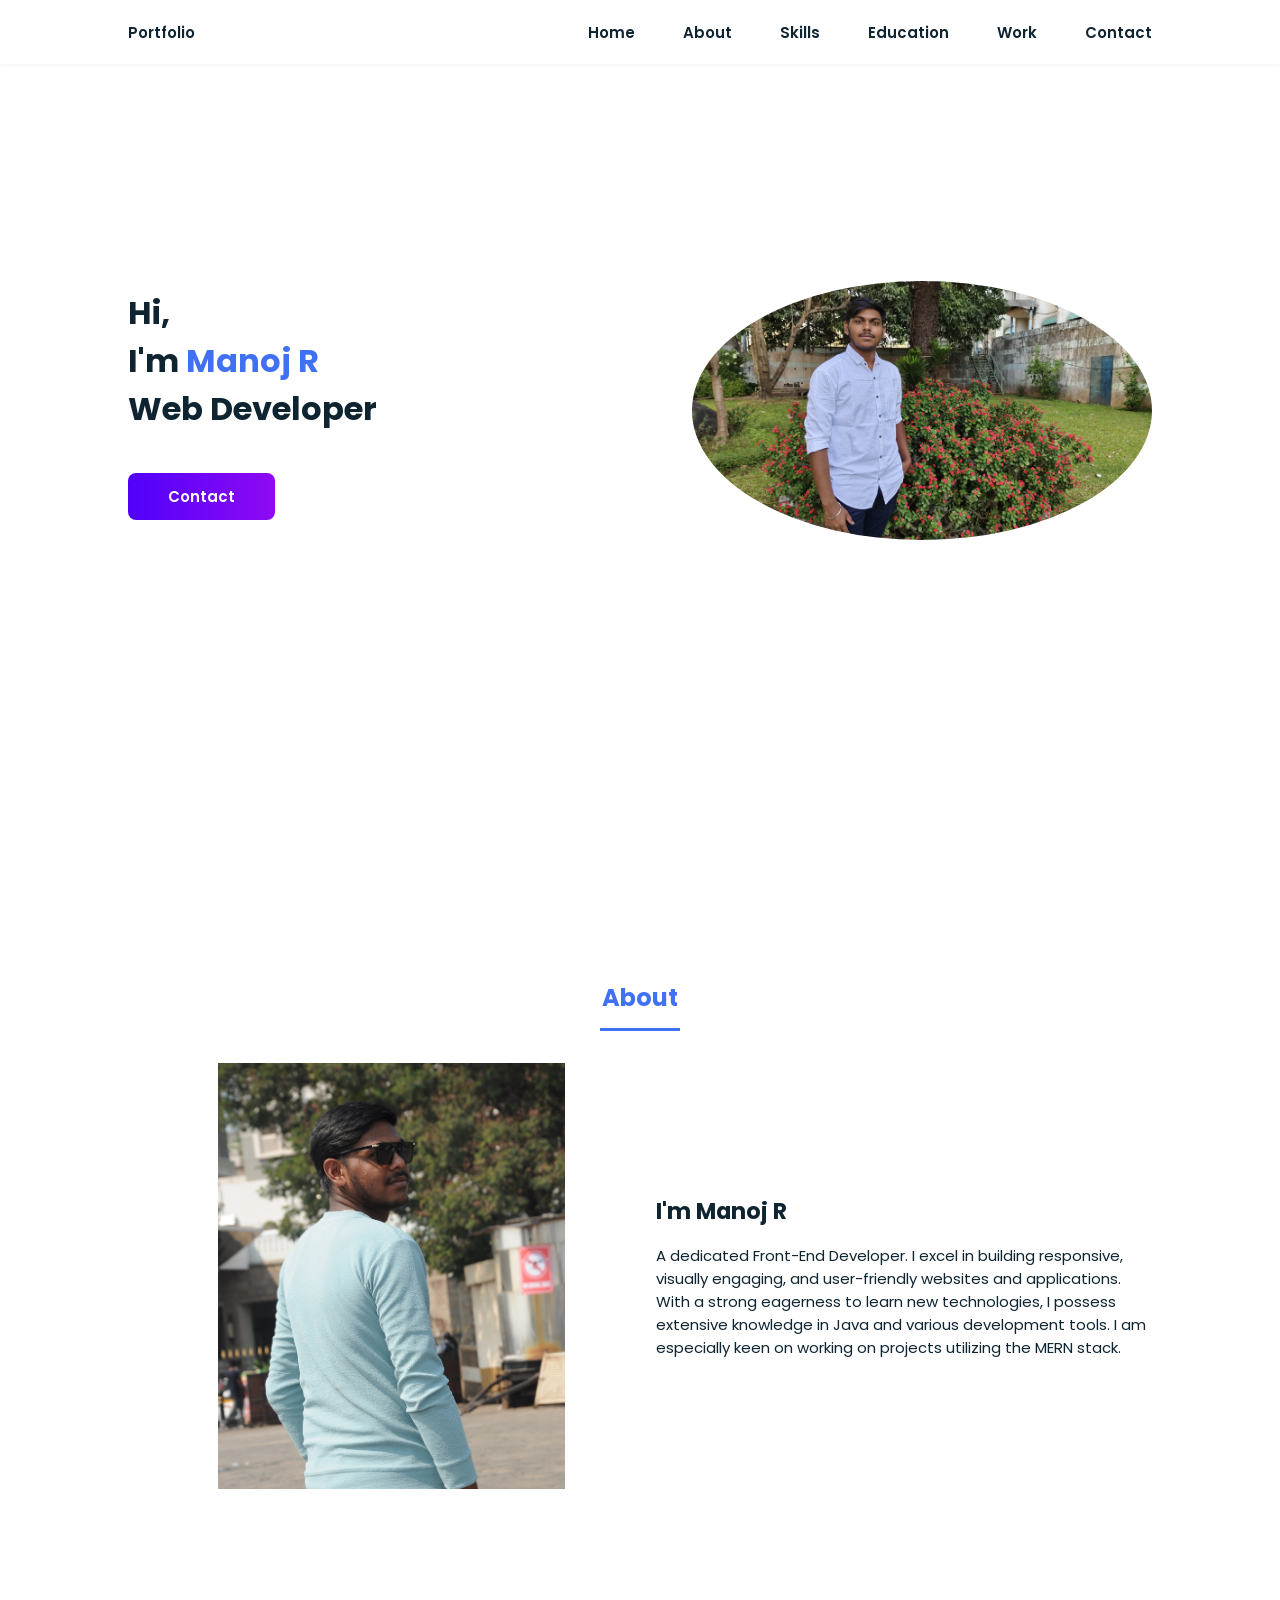
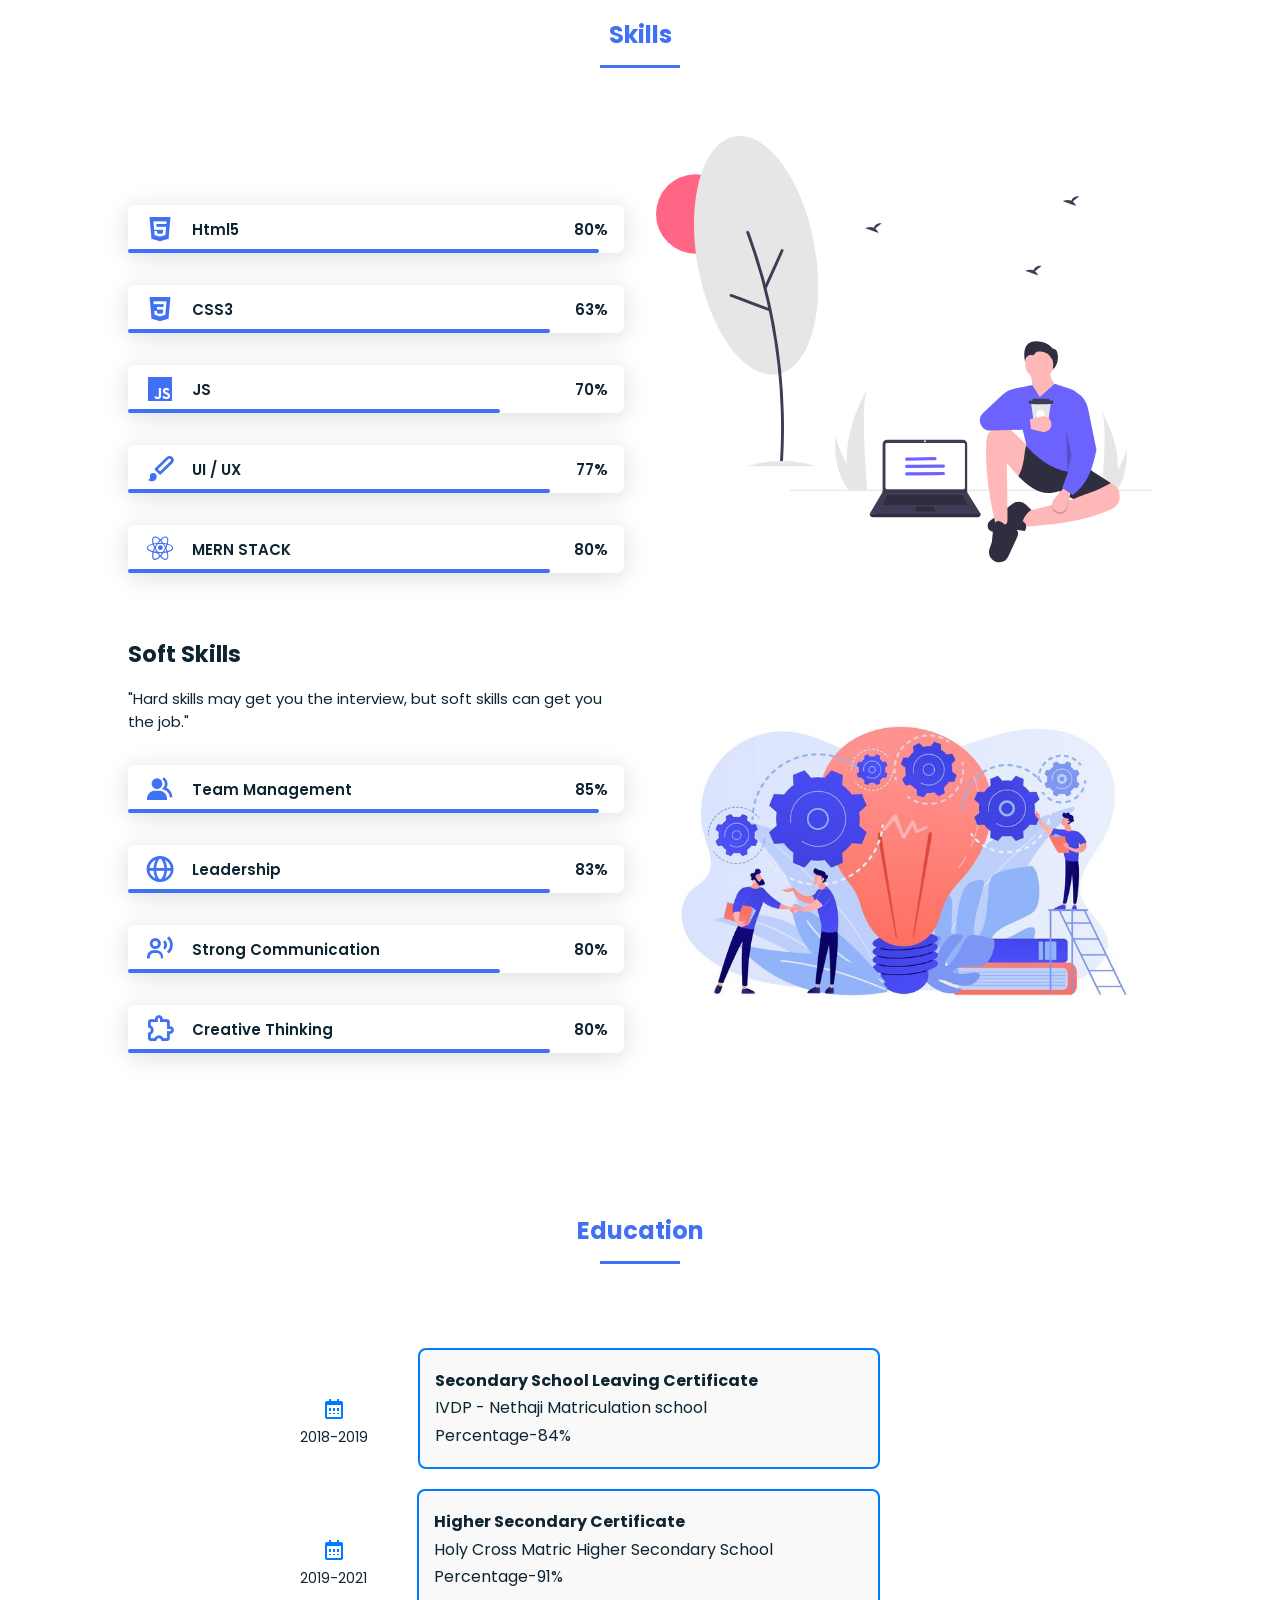
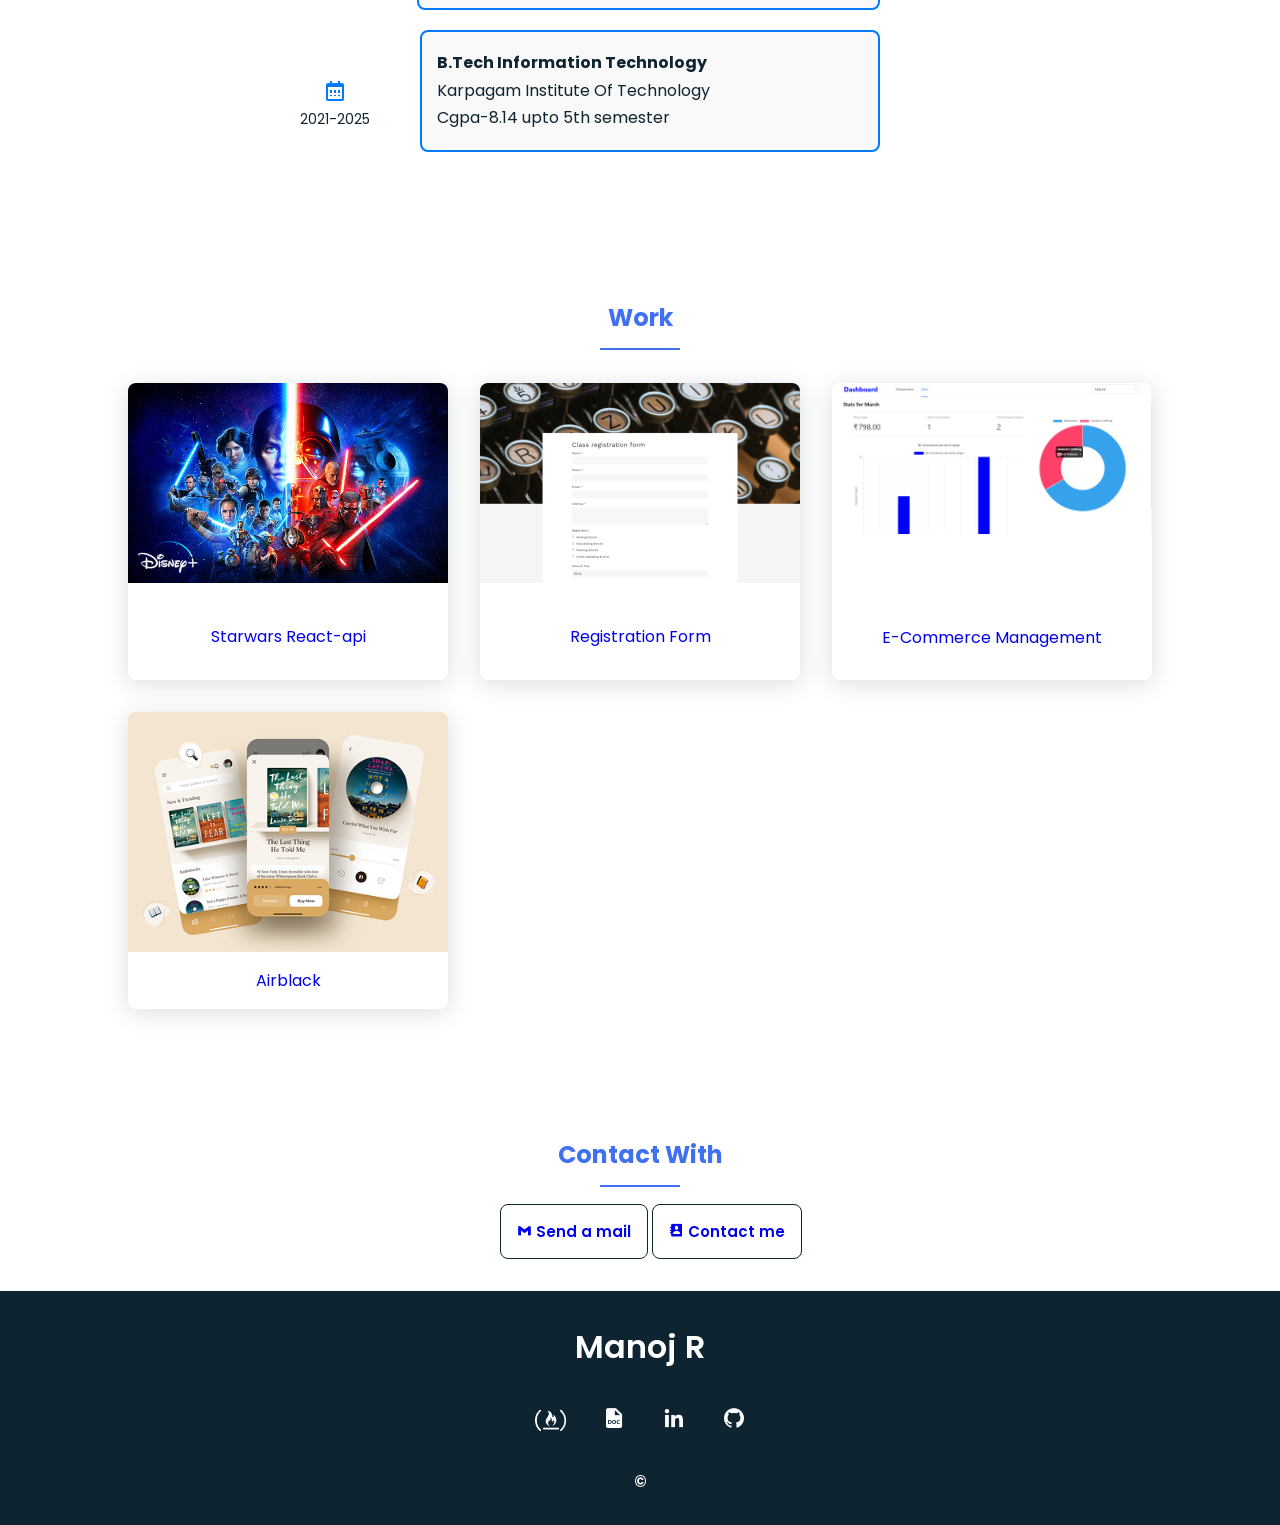
==== commit a588ccd9: "Update index.html" ====
--- a/index.html
+++ b/index.html
@@ -71,7 +71,7 @@
             ><i class="fa fa-free-code-camp"></i
           ></a>
           <a
-          href="https://drive.google.com/file/d/1JZRbRcdjb4y8kX2D48aVNQ6ME_sLQsHp/view?usp=drive_link"
+          href="https://drive.google.com/file/d/1LwIHAOjnZMSCIrd7fZ5mAMcqoQf9aS1n/view?usp=drive_link"
           class="home_social-icon"
           data-aos="fade-down"
           data-aos-delay="250"
@@ -623,7 +623,7 @@
             ><i class="fa fa-free-code-camp"></i
           ></a>
           <a
-          href="https://drive.google.com/file/d/1JZRbRcdjb4y8kX2D48aVNQ6ME_sLQsHp/view?usp=drive_link"
+          href="https://drive.google.com/file/d/1LwIHAOjnZMSCIrd7fZ5mAMcqoQf9aS1n/view?usp=drive_link"
           class="footer_icon"
           data-aos="fade-down"
           data-aos-delay="250"
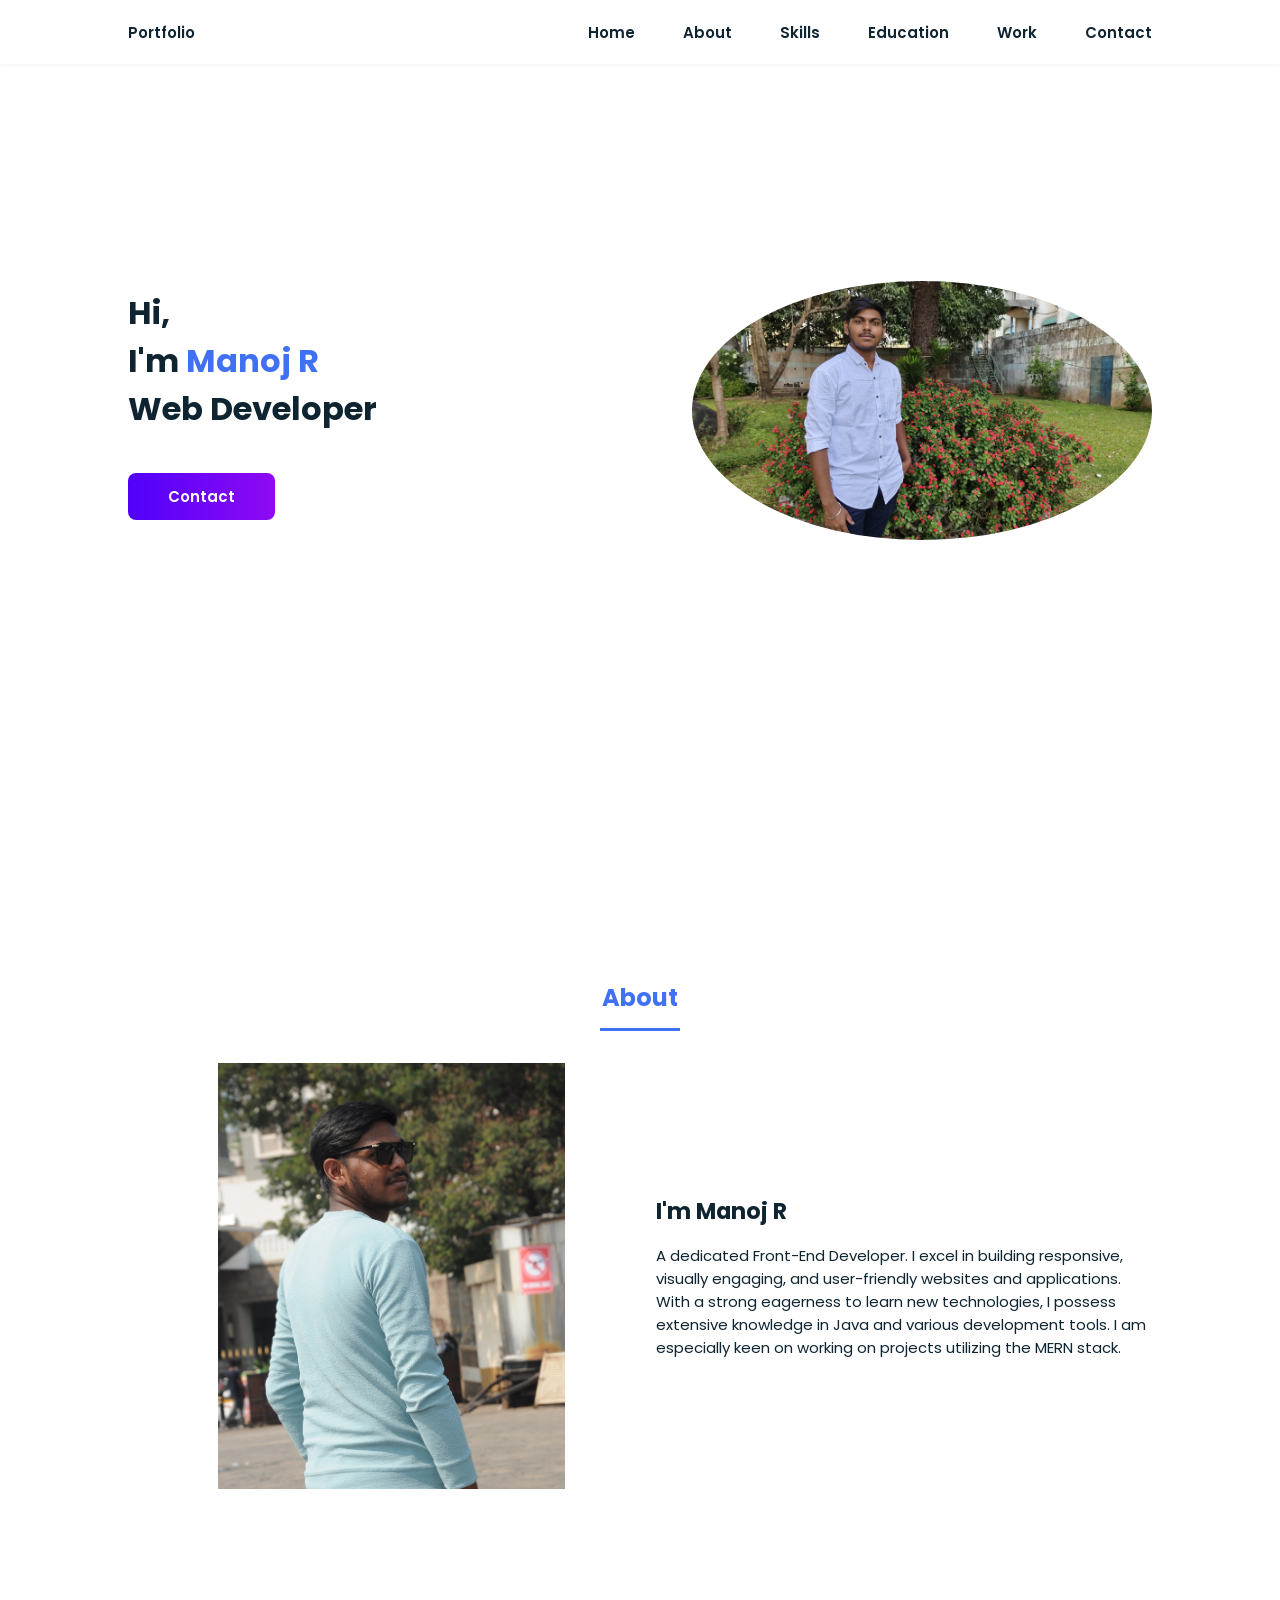
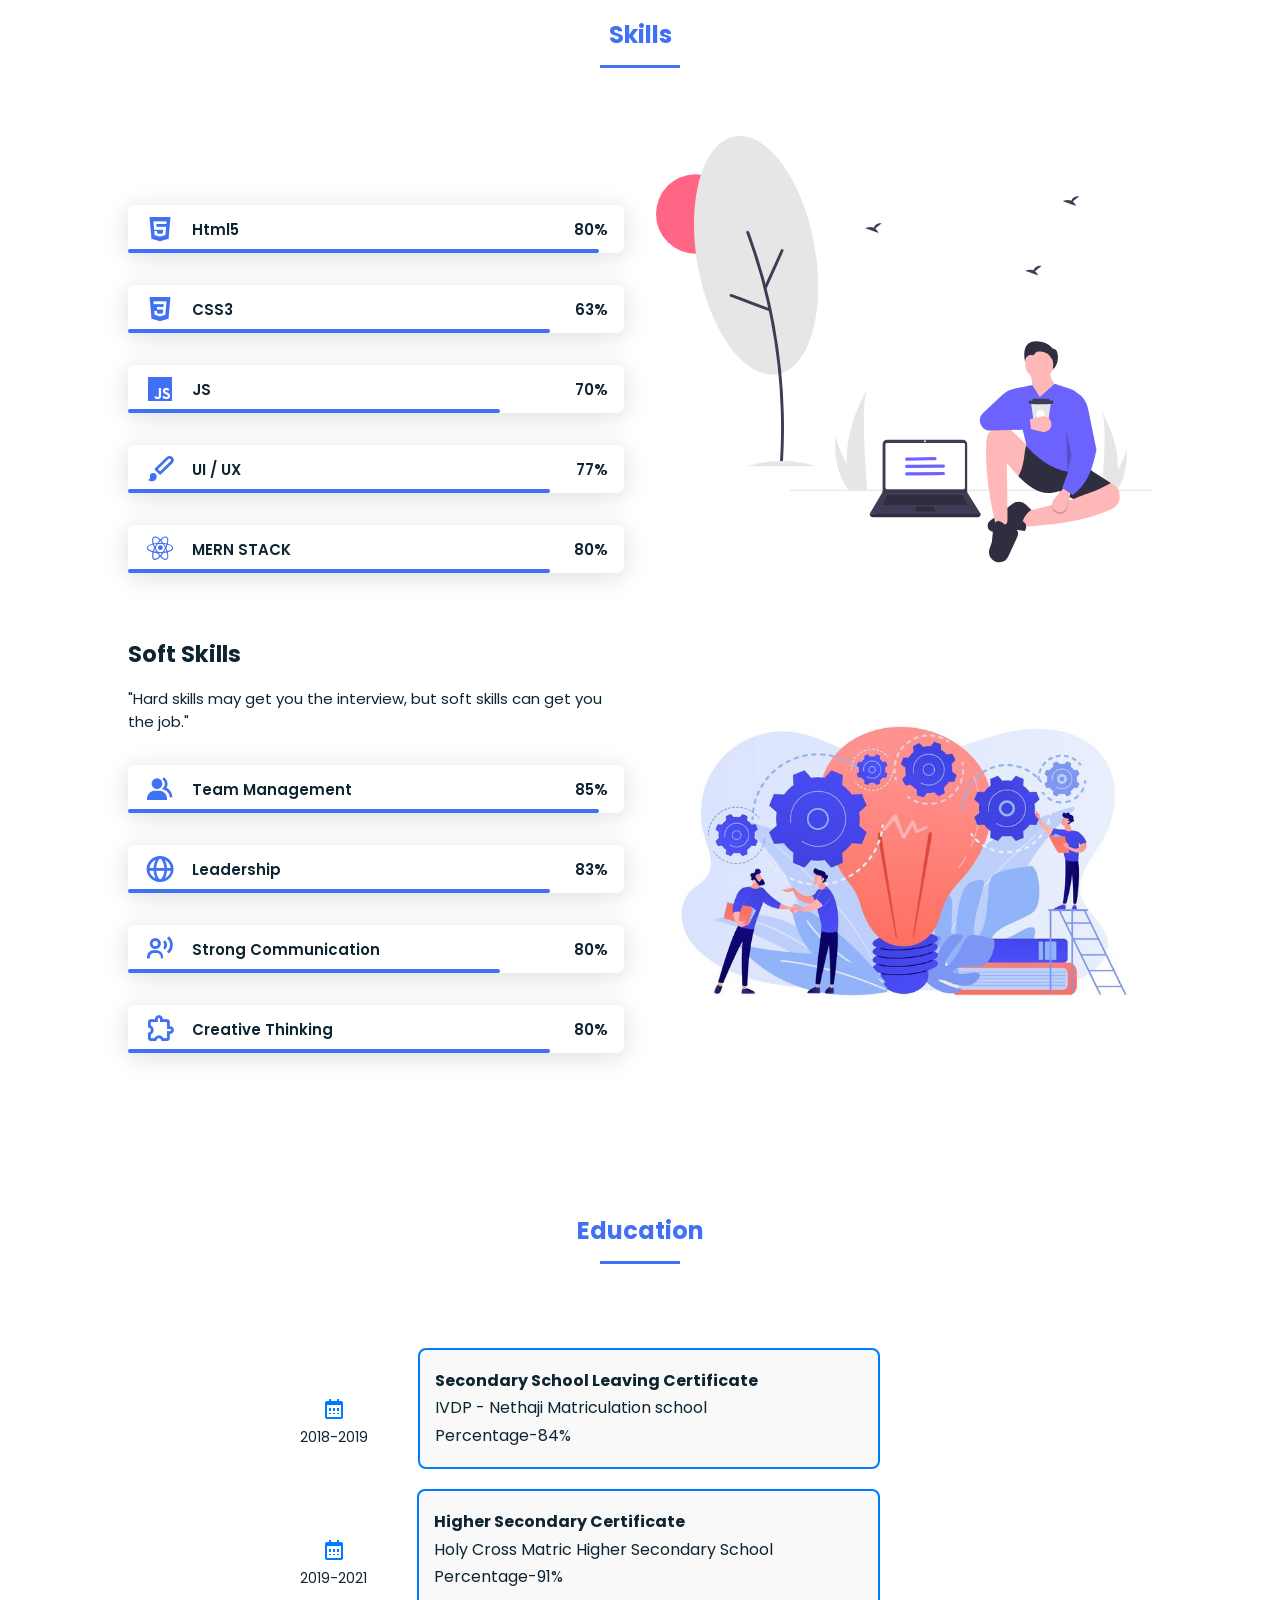
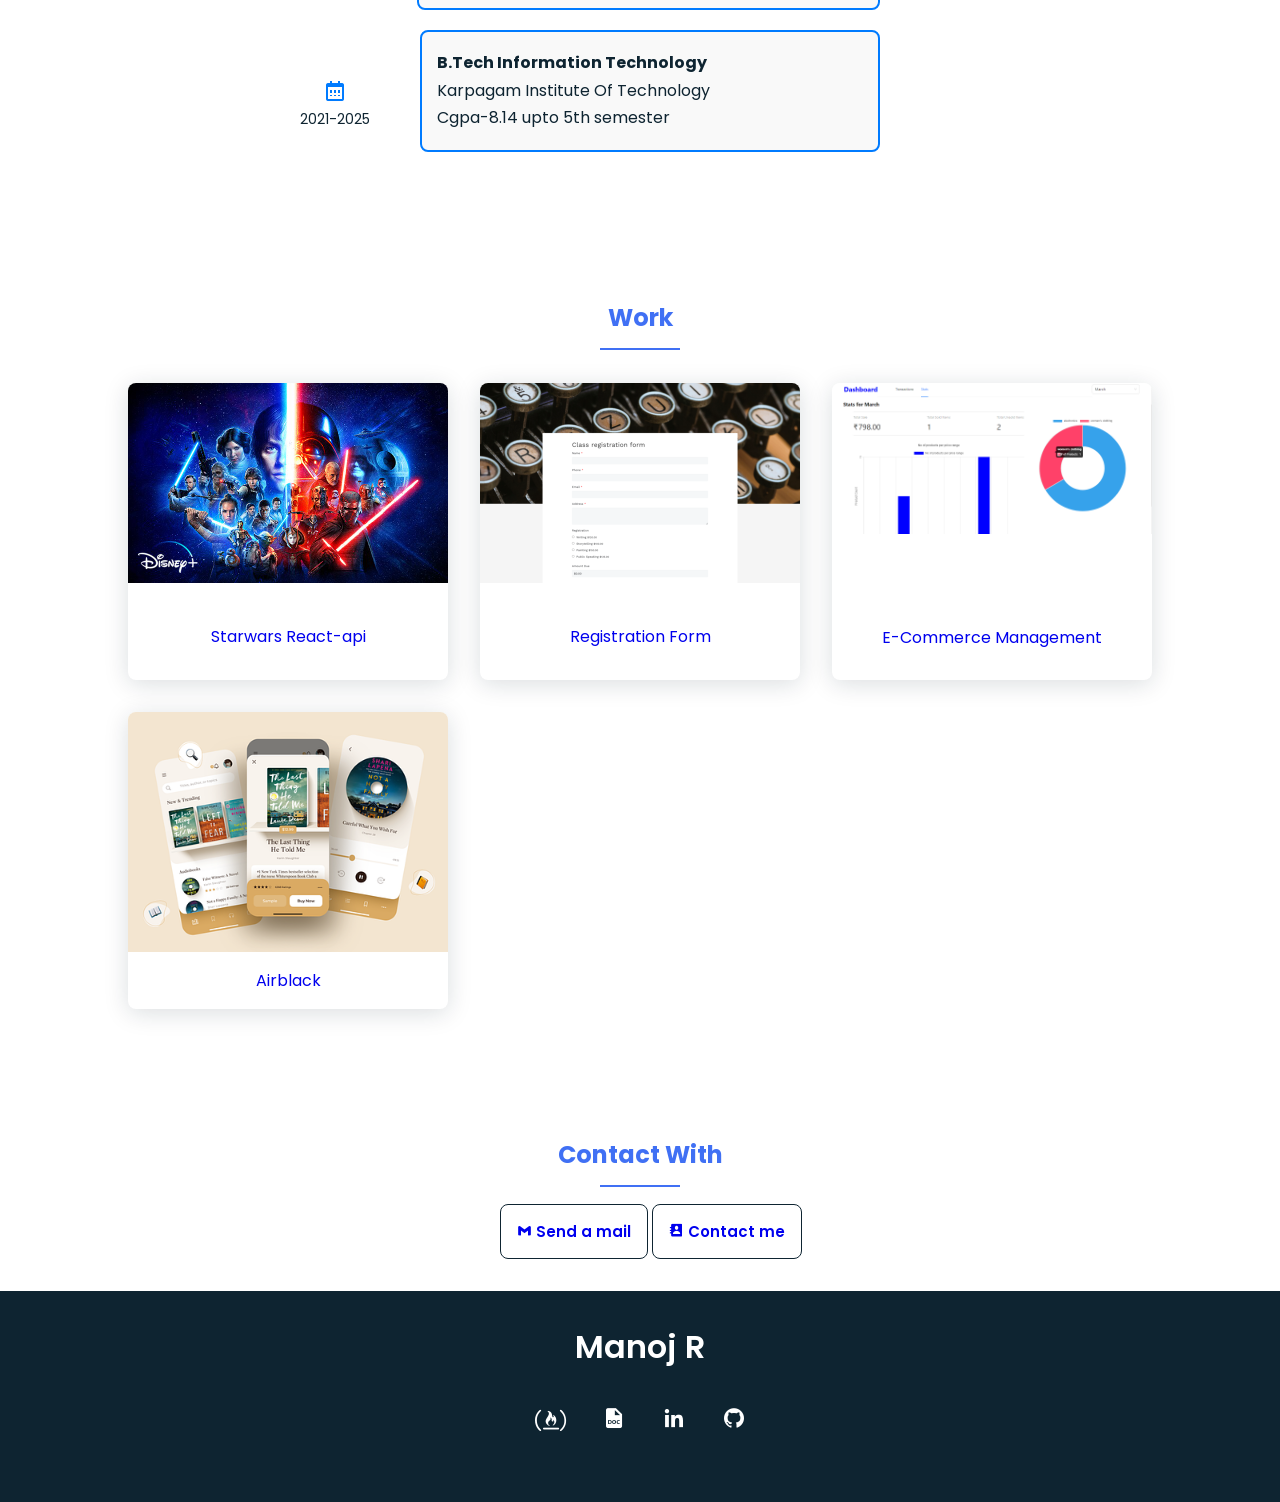
==== commit 02ef4b41: "Update index.html" ====
--- a/index.html
+++ b/index.html
@@ -645,9 +645,6 @@
           ></a>
         </div>
 
-        <p data-aos="fade-down" data-aos-delay="650">
-          &#169;
-        </p>
       </footer>
     </main>
 
